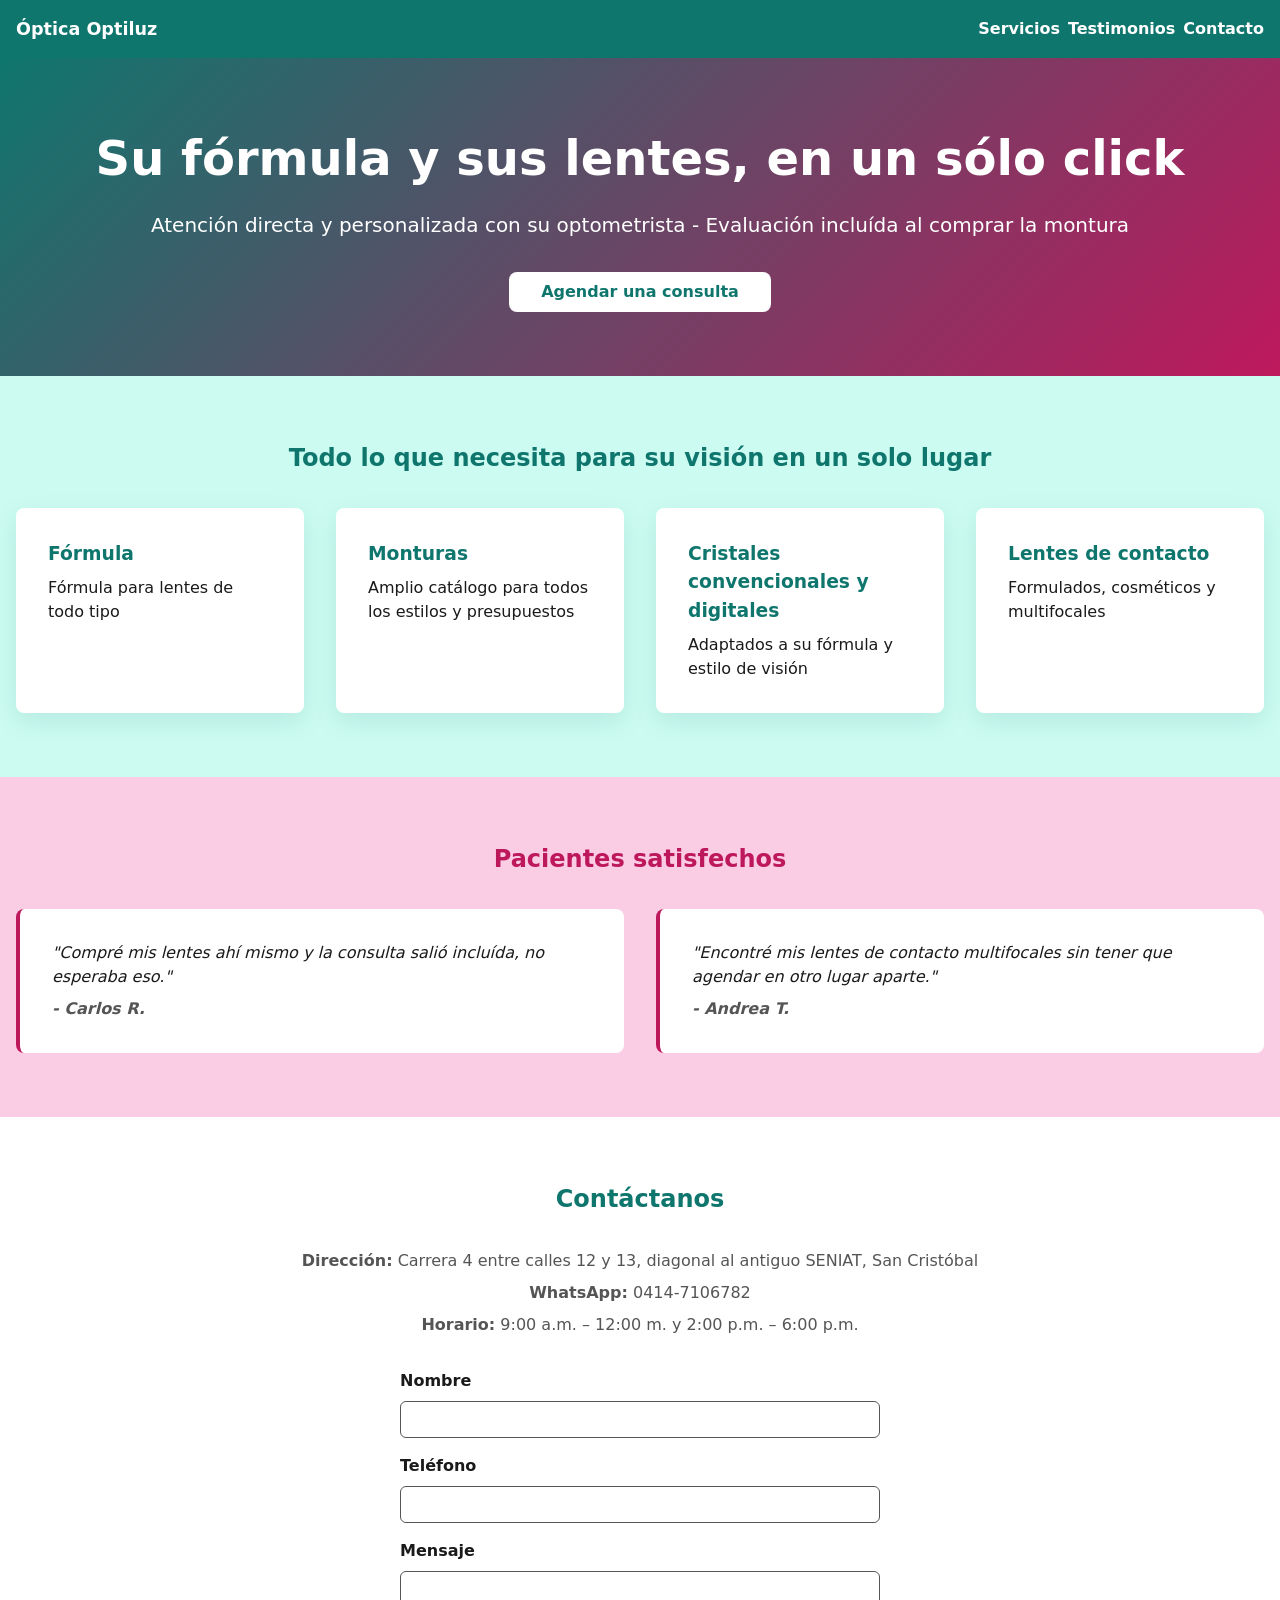
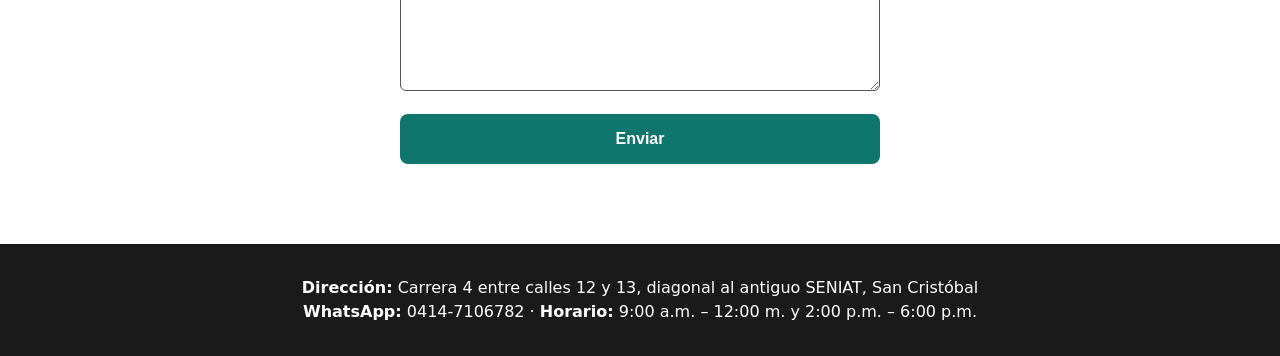
==== index.html @ 6fe75918 "fix imagen URL" ====
<!DOCTYPE html>
<html lang="es">
<head>
    <meta charset="UTF-8">
    <meta name="viewport" content="width=device-width, initial-scale=1.0">
    <title>Optiluz</title>
    <meta name="description" content="Óptica Optiluz en San Cristóbal: evaluación optométrica, monturas, cristales y lentes de contacto">
<meta property="og:title" content="Óptica Optiluz — Análisis y Prevención Visual">
<meta property="og:description" content="Consulta incluida al comprar su montura y cristales. Atención personalizada en San Cristóbal, Táchira.">
<meta property="og:image" content="https://optiluz-landing.vercel.app/img/optiluz_logo.png">
<meta property="og:type" content="website">
    <link rel="stylesheet" href="css/estilos.css">
    <link rel="icon" type="image/png" href="img/favicon.png">
</head>
<body>
   <header>
    <nav>
        <a href="#hero" class="logo">Óptica Optiluz</a>
        <button class="nav-toggle" aria-expanded="false" aria-controls="nav-links" aria-label="Abrir menú">☰</button>
        <div id="nav-links" class="nav-links">
            <a href="#servicios">Servicios</a>
            <a href="#testimonios">Testimonios</a>
            <a href="#contacto">Contacto</a>
        </div>
    </nav>
</header>
    <main>
        <section id="hero">
            <h1>Su fórmula y sus lentes, en un sólo click</h1>
            <p>Atención directa y personalizada con su optometrista - Evaluación incluída al comprar la montura</p>
            <a href="#contacto" class="btn-cta">Agendar una consulta</a>
        </section>

        <section id="servicios">
                            <h2>Todo lo que necesita para su visión en un solo lugar</h2>
                <div class="servicios-grid">
            <article class="servicio-card">
                <h3>Fórmula</h3>
                <p>Fórmula para lentes de todo tipo</p>
            </article>

           <article class="servicio-card">
                <h3>Monturas</h3>
                <p>Amplio catálogo para todos los estilos y presupuestos</p>
            </article>

            <article class="servicio-card">
                <h3>Cristales convencionales y digitales</h3>
                <p>Adaptados a su fórmula y estilo de visión</p>
            </article>

            <article class="servicio-card">
                <h3>Lentes de contacto</h3>
                <p>Formulados, cosméticos y multifocales</p>
            </article>

            </div>
        </section>

        <section id="testimonios">
            <h2>Pacientes satisfechos</h2>
            <div class="testimonios-grid">
                <blockquote>
                    <p>"Compré mis lentes ahí mismo y la consulta salió incluída, no esperaba eso."</p>
                    <footer>- Carlos R.</footer>
                </blockquote>

                <blockquote>
                    <p>"Encontré mis lentes de contacto multifocales sin tener que agendar en otro lugar aparte."</p>
                <footer>- Andrea T.</footer>
                </blockquote>
            </div>
        </section>

    <section id="contacto">
    <h2>Contáctanos</h2>
    <div class="contacto-info">
        <p><strong>Dirección:</strong> Carrera 4 entre calles 12 y 13, diagonal al antiguo SENIAT, San Cristóbal</p>
        <p><strong>WhatsApp:</strong> 0414-7106782</p>
        <p><strong>Horario:</strong> 9:00 a.m. – 12:00 m. y 2:00 p.m. – 6:00 p.m.</p>
    </div>
  <form>
        <div class="form-group">
            <label for="nombre">Nombre</label>
            <input type="text" id="nombre" name="nombre" required>
            <span class="error-message"></span>
        </div>

        <div class="form-group">
            <label for="telefono">Teléfono</label>
            <input type="tel" id="telefono" name="telefono" required>
            <span class="error-message"></span>
        </div>

        <div class="form-group">
            <label for="mensaje">Mensaje</label>
            <textarea id="mensaje" name="mensaje" required></textarea>
            <span class="error-message"></span>
        </div>
        <button type="submit">Enviar</button>
    </form>
    <p class="form-confirmacion" aria-live="polite"></p>
</section>
    </main>

    <footer class="site-footer">
        <p><strong>Dirección:</strong> Carrera 4 entre calles 12 y 13, diagonal al antiguo SENIAT, San Cristóbal</p>
        <p><strong>WhatsApp:</strong> 0414-7106782 · <strong>Horario:</strong> 9:00 a.m. – 12:00 m. y 2:00 p.m. – 6:00 p.m.</p>
    </footer>
    <script src="js/main.js" defer></script>
</body>
</html>
---- css/estilos.css ----
:root {
    --color-primario: #0F766E;
    --color-primario-claro: #0D968A;
    --color-primario-suave: #CCFBF1;
    --color-acento: #BE185D;
    --color-acento-claro: #E178B5;
    --color-acento-suave: #FBCDE5;

    --color-texto: #1A1A1A;
    --color-texto-suave: #555555;
    --color-fondo: #FFFFFF;
    --espacio-sm: 0.5rem;
    --espacio-md: 1rem;
    --espacio-lg: 2rem;
    --espacio-xl: 4rem;
}

* {
    margin: 0;
    padding: 0;
    box-sizing: border-box;
}

body {
    font-family: system-ui, sans-serif;
    color: var(--color-texto);
    background-color: var(--color-fondo);
    line-height: 1.5;
}

h1 {
    color: var(--color-primario);
}


header {
    background-color: var(--color-primario);
    padding: var(--espacio-md);
}

header nav {
    display: flex;
    justify-content: space-between;
    align-items: center;
    position: relative;
}

.logo {
    color: var(--color-fondo);
    text-decoration: none;
    font-weight: 700;
    font-size: 1.1rem;
}

.nav-toggle {
    background: none;
    border: none;
    color: var(--color-fondo);
    font-size: 1.5rem;
    cursor: pointer;
    padding: var(--espacio-sm);
}

.nav-links {
    display: none;
    flex-direction: column;
    gap: var(--espacio-sm);
    position: absolute;
    top: 100%;
    left: 0;
    right: 0;
    background-color: var(--color-primario);
    padding: var(--espacio-md);
}

.nav-links.abierto {
    display: flex;
}

.nav-links a {
    color: var(--color-fondo);
    text-decoration: none;
    font-weight: 600;
}

.nav-links a:hover {
    color: var(--color-acento-claro);
}

@media (min-width: 768px) {
    .nav-toggle {
        display: none;
    }

    .nav-links {
        display: flex;
        flex-direction: row;
        position: static;
        background: none;
        padding: 0;
    }
}

#hero {
    background: linear-gradient(135deg, var(--color-primario), var(--color-acento));
    color: var(--color-fondo);
    text-align: center;
    padding: var(--espacio-xl) var(--espacio-md);
}

#hero h1 {
    font-size: 1.75rem;
    margin-bottom: var(--espacio-md);
    color: var(--color-fondo);
}

#hero p {
    font-size: 1.1rem;
    margin-bottom: var(--espacio-lg);
}

.btn-cta {
    display: inline-block;
    background-color: var(--color-fondo);
    color: var(--color-primario);
    text-decoration: none;
    font-weight: 600;
    padding: var(--espacio-sm) var(--espacio-lg);
    border-radius: 0.5rem;
    transition: background-color 0.2s ease, color 0.2s ease;
}

.btn-cta:hover {
    background-color: var(--color-primario);
    color: var(--color-fondo);
}

@media (min-width: 768px) {
    #hero h1 {
        font-size: 3rem;
    }

    #hero p {
        font-size: 1.25rem;
    }
}

#servicios {
    background-color: var(--color-primario-suave);
    padding: var(--espacio-xl) var(--espacio-md);
    text-align: center;
}

#servicios h2 {
    color: var(--color-primario);
    margin-bottom: var(--espacio-lg);
}

.servicios-grid {
    display: grid;
    grid-template-columns: 1fr;
    gap: var(--espacio-lg);
}

.servicio-card {
    background-color: var(--color-fondo);
    border-radius: 0.5rem;
    padding: var(--espacio-lg);
    text-align: left;
    box-shadow: 0 8px 24px rgba(15, 118, 110, 0.12);
    transition: box-shadow 0.3s ease, transform 0.3s ease;
}

.servicio-card:hover,
.servicio-card:focus-within {
    box-shadow: 0 3px 8px rgba(15, 118, 110, 0.35);
    transform: translateY(-4px);
}

.servicio-card h3 {
    color: var(--color-primario);
    margin-bottom: var(--espacio-sm);
}

@media (min-width: 768px) {
    .servicios-grid {
        grid-template-columns: repeat(2, 1fr);
    }
}

@media (min-width: 1280px) {
    .servicios-grid {
        grid-template-columns: repeat(4, 1fr);
    }
}

#testimonios {
    background-color: var(--color-acento-suave);
    padding: var(--espacio-xl) var(--espacio-md);
    text-align: center;
}

#testimonios h2 {
    color: var(--color-acento);
    margin-bottom: var(--espacio-lg);
}

.testimonios-grid {
    display: grid;
    grid-template-columns: 1fr;
    gap: var(--espacio-lg);
}

blockquote {
    background-color: var(--color-fondo);
    border-left: 4px solid var(--color-acento);
    border-radius: 0.5rem;
    padding: var(--espacio-lg);
    text-align: left;
    margin: 0;
}

blockquote p {
    font-style: italic;
    margin-bottom: var(--espacio-sm);
}

blockquote footer {
    color: var(--color-texto-suave);
    font-weight: 600;
    font-style: italic;
}

@media (min-width: 768px) {
    .testimonios-grid {
        grid-template-columns: repeat(auto-fit, minmax(280px, 1fr));
    }
}

#contacto {
    padding: var(--espacio-xl) var(--espacio-md);
}

#contacto h2 {
    color: var(--color-primario);
    text-align: center;
    margin-bottom: var(--espacio-lg);
}

.contacto-info {
    text-align: center;
    margin-bottom: var(--espacio-lg);
    color: var(--color-texto-suave);
}

.contacto-info p {
    margin-bottom: var(--espacio-sm);
}

form {
    max-width: 480px;
    margin: 0 auto;
}

.form-group {
    margin-bottom: var(--espacio-md);
}

.form-group label {
    display: block;
    font-weight: 600;
    margin-bottom: var(--espacio-sm);
}

.form-group input,
.form-group textarea {
    width: 100%;
    padding: var(--espacio-sm);
    border: 1px solid var(--color-texto-suave);
    border-radius: 0.375rem;
    font-family: inherit;
    font-size: 1rem;
}

.form-group textarea {
    min-height: 120px;
    resize: vertical;
}

.form-group input:focus,
.form-group textarea:focus {
    outline: 3px solid var(--color-primario-claro);
    outline-offset: 1px;
    border-color: var(--color-primario);
}

.form-group.error input,
.form-group.error textarea {
    border-color: var(--color-acento);
}

.error-message {
    color: var(--color-acento);
    font-size: 0.875rem;
    margin-top: var(--espacio-sm);
    display: none;
}

.form-group.error .error-message {
    display: block;
}

button[type="submit"] {
    display: block;
    width: 100%;
    background-color: var(--color-primario);
    color: var(--color-fondo);
    border: none;
    padding: var(--espacio-md);
    border-radius: 0.5rem;
    font-size: 1rem;
    font-weight: 600;
    cursor: pointer;
    transition: background-color 0.2s ease;
}

button[type="submit"]:hover {
    background-color: var(--color-primario-claro);
}
.form-confirmacion {
    margin-top: var(--espacio-md);
    color: var(--color-primario);
    font-weight: 600;
    text-align: center;
}
.site-footer {
    background-color: var(--color-texto);
    color: var(--color-fondo);
    text-align: center;
    padding: var(--espacio-lg) var(--espacio-md);
}
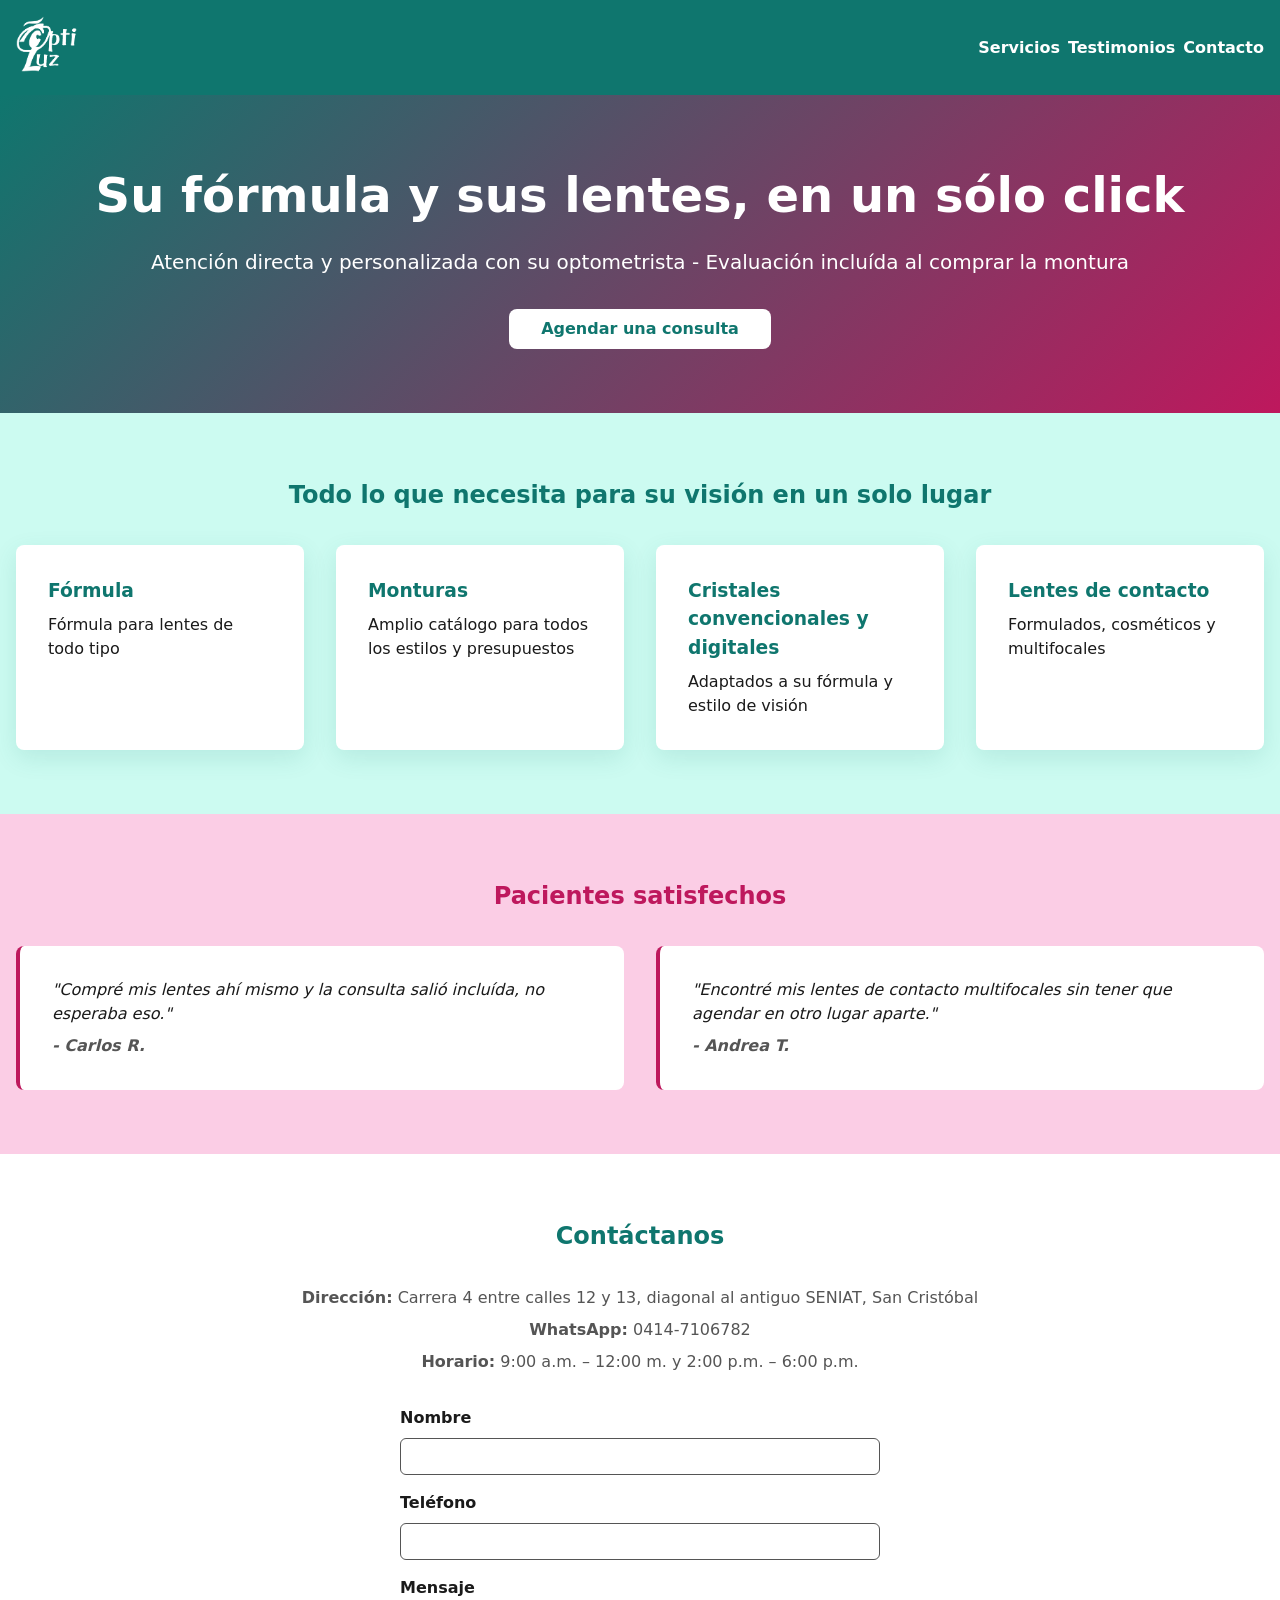
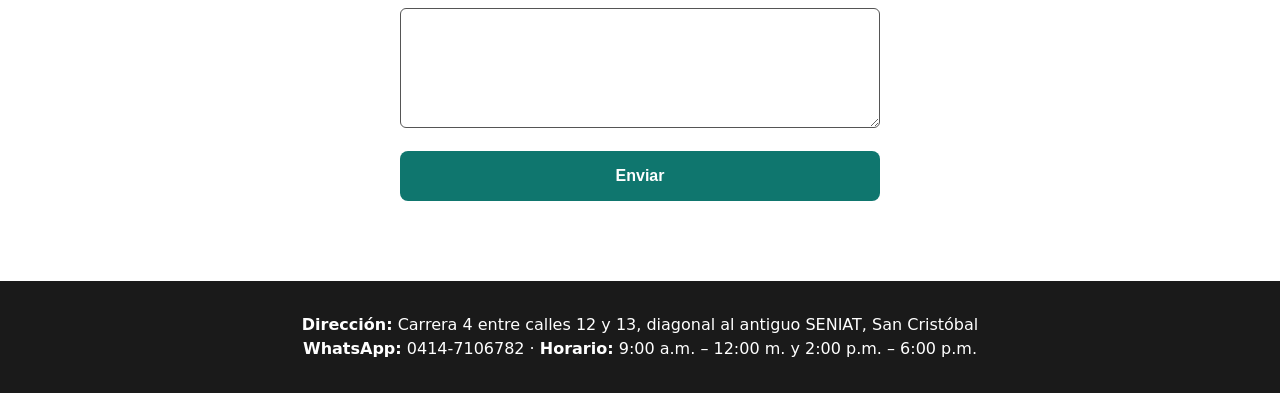
==== commit 29a83754: "fix logo" ====
--- a/index.html
+++ b/index.html
@@ -15,7 +15,10 @@
 <body>
    <header>
     <nav>
-        <a href="#hero" class="logo">Óptica Optiluz</a>
+        <a href="#hero" class="logo">
+    <img src="img/logo_header_blanco_completo.png" alt="Óptica Optiluz" width="693" height="641">
+        </a>
+       
         <button class="nav-toggle" aria-expanded="false" aria-controls="nav-links" aria-label="Abrir menú">☰</button>
         <div id="nav-links" class="nav-links">
             <a href="#servicios">Servicios</a>
@@ -24,6 +27,7 @@
         </div>
     </nav>
 </header>
+
     <main>
         <section id="hero">
             <h1>Su fórmula y sus lentes, en un sólo click</h1>
--- a/css/estilos.css
+++ b/css/estilos.css
@@ -50,6 +50,11 @@
     text-decoration: none;
     font-weight: 700;
     font-size: 1.1rem;
+}
+
+.logo img {
+    height: 56px;
+    width: auto;
 }
 
 .nav-toggle {
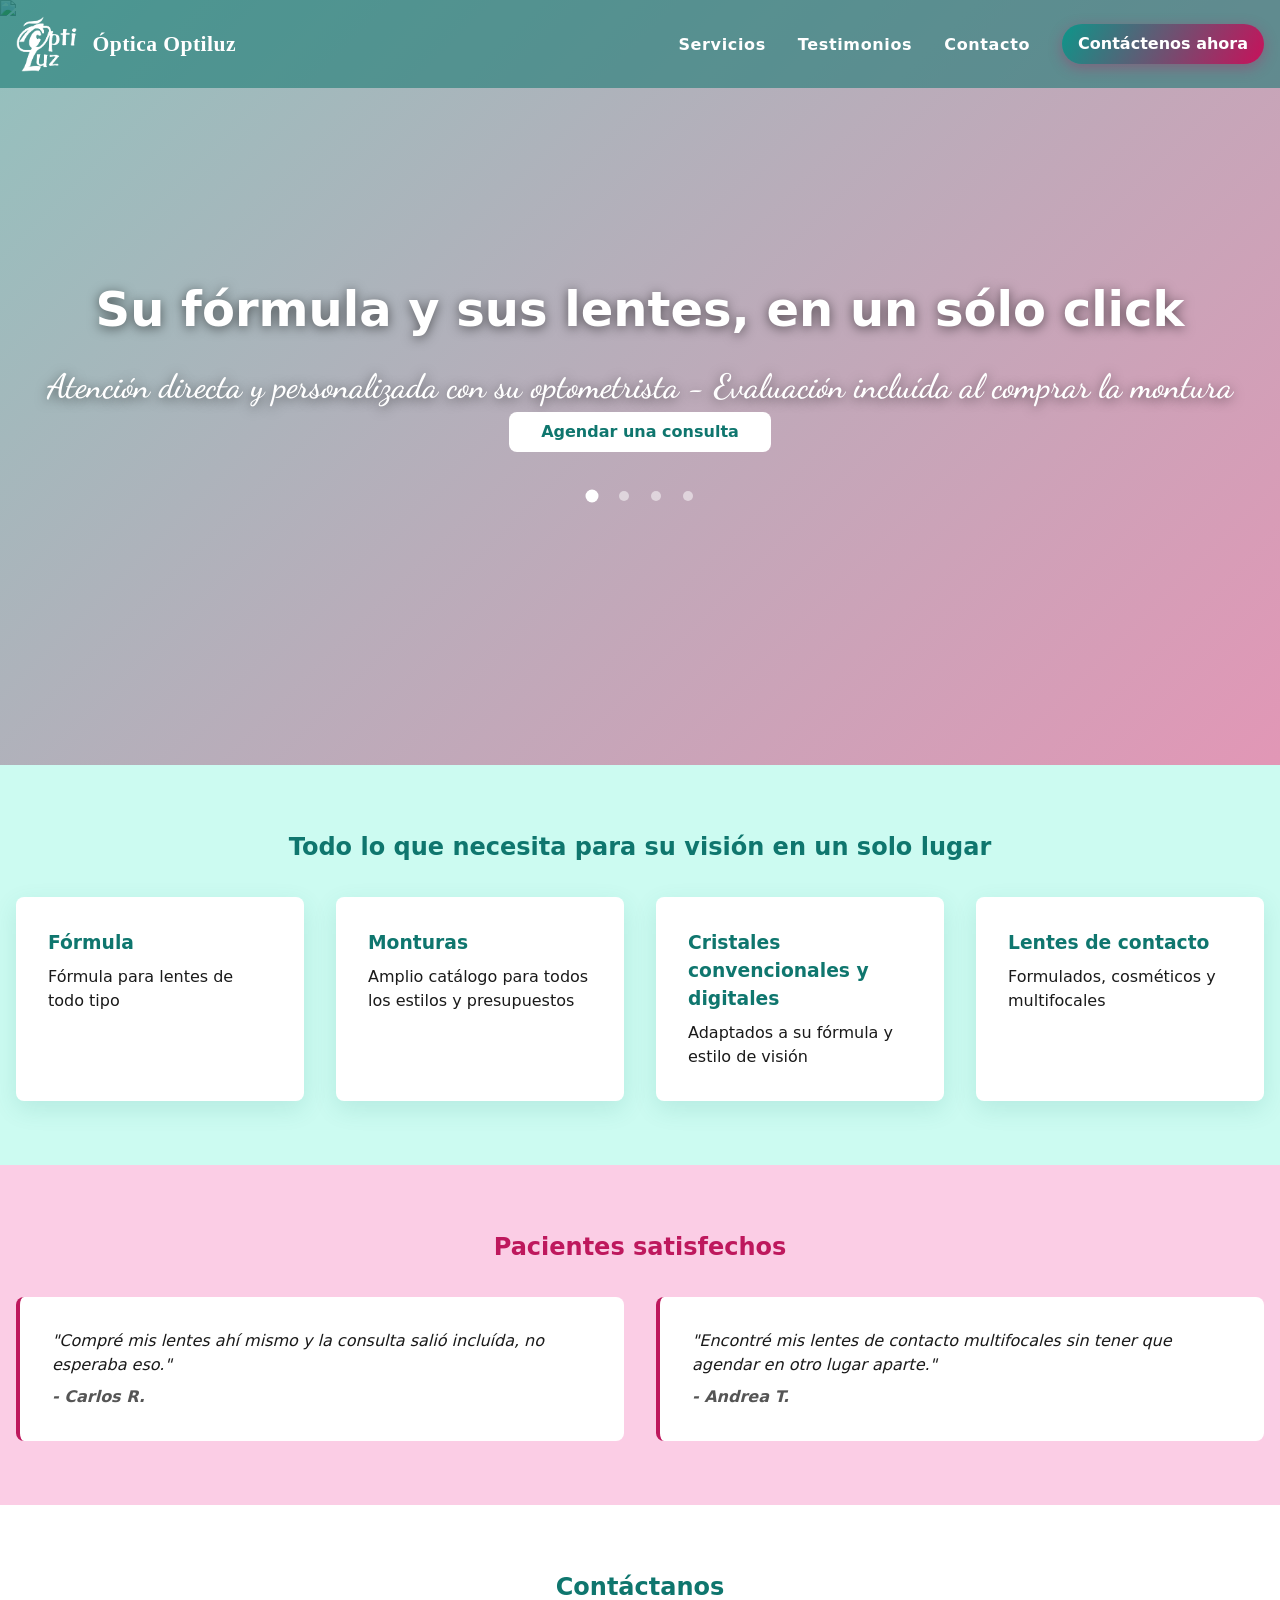
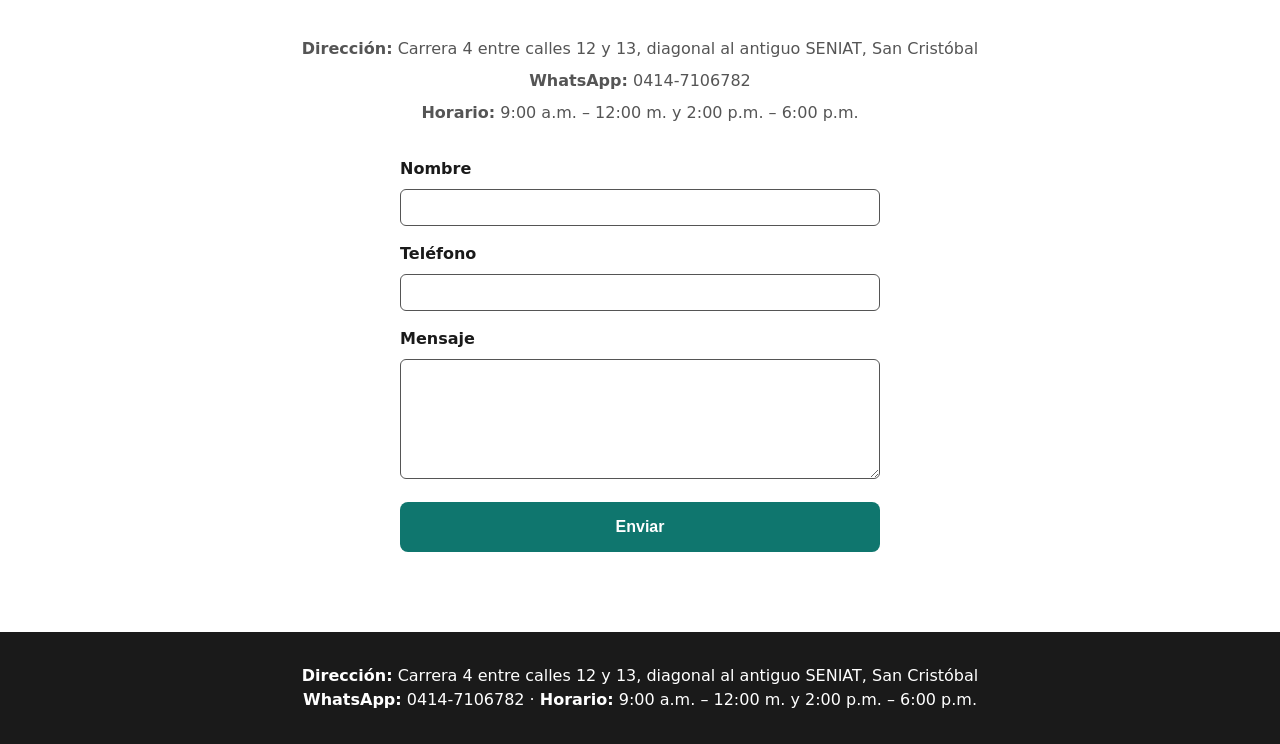
==== commit 62b6df64: "estilizacion del hero con imagenes en transicion automatica, botones de control, menu desplegable pa" ====
--- a/index.html
+++ b/index.html
@@ -4,6 +4,9 @@
     <meta charset="UTF-8">
     <meta name="viewport" content="width=device-width, initial-scale=1.0">
     <title>Optiluz</title>
+    <link rel="preconnect" href="https://fonts.googleapis.com">
+<link rel="preconnect" href="https://fonts.gstatic.com" crossorigin>
+<link href="https://fonts.googleapis.com/css2?family=Dancing+Script:wght@600&display=swap" rel="stylesheet">
     <meta name="description" content="Óptica Optiluz en San Cristóbal: evaluación optométrica, monturas, cristales y lentes de contacto">
 <meta property="og:title" content="Óptica Optiluz — Análisis y Prevención Visual">
 <meta property="og:description" content="Consulta incluida al comprar su montura y cristales. Atención personalizada en San Cristóbal, Táchira.">
@@ -16,34 +19,75 @@
    <header>
     <nav>
         <a href="#hero" class="logo">
-    <img src="img/logo_header_blanco_completo.png" alt="Óptica Optiluz" width="693" height="641">
+            <img src="img/logo_header_blanco_completo.png" alt="" width="693" height="641">
+        <span class="logo-texto">Óptica Optiluz</span>
         </a>
-       
         <button class="nav-toggle" aria-expanded="false" aria-controls="nav-links" aria-label="Abrir menú">☰</button>
         <div id="nav-links" class="nav-links">
-            <a href="#servicios">Servicios</a>
-            <a href="#testimonios">Testimonios</a>
-            <a href="#contacto">Contacto</a>
+            <div class="nav-item">
+                <button class="nav-link-btn" aria-expanded="false" aria-controls="submenu-servicios">Servicios</button>
+                <div class="submenu" id="submenu-servicios">
+                    <a href="#servicio-monturas">Reservar montura</a>
+                    <a href="#servicio-evaluacion">Consulta</a>
+                    <a href="#servicio-lentes-contacto">Valoración</a>
+                </div>
+            </div>
+
+            <div class="nav-item">
+                <button class="nav-link-btn" aria-expanded="false" aria-controls="submenu-testimonios">Testimonios</button>
+                <div class="submenu" id="submenu-testimonios">
+                    <a href="#testimonios">¿Quiénes somos?</a>
+                    <a href="#testimonios">Pacientes satisfechos</a>
+                </div>
+            </div>
+
+            <div class="nav-item">
+                <button class="nav-link-btn" aria-expanded="false" aria-controls="submenu-contacto">Contacto</button>
+                <div class="submenu" id="submenu-contacto">
+                    <a href="https://instagram.com/optiluz.sc" target="_blank" rel="noopener">Instagram</a>
+                    <a href="https://wa.me/584147106782" target="_blank" rel="noopener">WhatsApp</a>
+                </div>
+            </div>
+
+            <a href="#contacto" class="btn-nav-destacado">Contáctenos ahora</a>
         </div>
     </nav>
 </header>
 
     <main>
-        <section id="hero">
-            <h1>Su fórmula y sus lentes, en un sólo click</h1>
-            <p>Atención directa y personalizada con su optometrista - Evaluación incluída al comprar la montura</p>
-            <a href="#contacto" class="btn-cta">Agendar una consulta</a>
+      <section id="hero">
+    <div class="hero-fondo">
+        <img src="https://images.unsplash.com/photo-1556306510-31ca015374b0?auto=format&fit=crop&w=1200&h=900&q=60" alt="Lentes de montura negra" width="1200" height="900" class="hero-img activa" loading="lazy">
+        <img src="https://images.unsplash.com/photo-1515485315907-72cf613bb1de?auto=format&fit=crop&w=1200&h=900&q=60" alt="Lentes transparentes con montura negra" width="1200" height="900" class="hero-img" loading="lazy">
+        <img src="https://images.unsplash.com/photo-1713036629576-96763bbef4c3?auto=format&fit=crop&w=1200&h=900&q=60" alt="Lentes de sol estilo producto" width="1200" height="900" class="hero-img" loading="lazy">
+        <img src="https://images.unsplash.com/photo-1722303165074-acba5cd2f3cd?auto=format&fit=crop&w=1200&h=900&q=60" alt="Tres pares de lentes redondos sobre fondo de color" width="1200" height="900" class="hero-img" loading="lazy">
+    </div>
+    <div class="hero-overlay"></div>
+
+    <div class="hero-contenido">
+        <h1>Su fórmula y sus lentes, en un sólo click</h1>
+        <p>Atención directa y personalizada con su optometrista - Evaluación incluída al comprar la montura</p>
+        <a href="#contacto" class="btn-cta">Agendar una consulta</a>
+    </div>
+
+    <div class="hero-galeria-puntos">
+        <button class="punto activo" data-index="0" aria-label="Ver imagen 1"></button>
+        <button class="punto" data-index="1" aria-label="Ver imagen 2"></button>
+        <button class="punto" data-index="2" aria-label="Ver imagen 3"></button>
+        <button class="punto" data-index="3" aria-label="Ver imagen 4"></button>
+    </div>
+</section>
         </section>
 
         <section id="servicios">
                             <h2>Todo lo que necesita para su visión en un solo lugar</h2>
-                <div class="servicios-grid">
-            <article class="servicio-card">
+      <div class="servicios-grid">
+            <article class="servicio-card" id="servicio-evaluacion">
                 <h3>Fórmula</h3>
                 <p>Fórmula para lentes de todo tipo</p>
             </article>
 
-           <article class="servicio-card">
+           <article class="servicio-card" id="servicio-monturas">
                 <h3>Monturas</h3>
                 <p>Amplio catálogo para todos los estilos y presupuestos</p>
             </article>
@@ -53,7 +97,7 @@
                 <p>Adaptados a su fórmula y estilo de visión</p>
             </article>
 
-            <article class="servicio-card">
+            <article class="servicio-card" id="servicio-lentes-contacto">
                 <h3>Lentes de contacto</h3>
                 <p>Formulados, cosméticos y multifocales</p>
             </article>
--- a/css/estilos.css
+++ b/css/estilos.css
@@ -27,14 +27,13 @@
     background-color: var(--color-fondo);
     line-height: 1.5;
 }
-
-h1 {
-    color: var(--color-primario);
-}
-
-
 header {
-    background-color: var(--color-primario);
+    position: absolute;
+    top: 0;
+    left: 0;
+    right: 0;
+    z-index: 10;
+    background-color: rgba(15, 118, 110, 0.55);
     padding: var(--espacio-md);
 }
 
@@ -44,12 +43,26 @@
     align-items: center;
     position: relative;
 }
-
 .logo {
-    color: var(--color-fondo);
+    display: flex;
+    align-items: center;
+    gap: var(--espacio-md);
     text-decoration: none;
+}
+
+.logo-texto {
+    display: none;
+    font-family: Georgia, 'Iowan Old Style', 'Palatino Linotype', serif;
+    font-size: 1.35rem;
     font-weight: 700;
-    font-size: 1.1rem;
+    color: var(--color-fondo);
+    letter-spacing: 0.02em;
+}
+
+@media (min-width: 480px) {
+    .logo-texto {
+        display: inline;
+    }
 }
 
 .logo img {
@@ -82,14 +95,73 @@
     display: flex;
 }
 
-.nav-links a {
+.nav-item {
+    position: relative;
+}
+
+.nav-link-btn {
+    background: none;
+    border: none;
+    color: var(--color-fondo);
+    font-weight: 600;
+    font-size: 1rem;
+    letter-spacing: 0.04em;
+    cursor: pointer;
+    padding: var(--espacio-sm) 0;
+    font-family: inherit;
+    width: 100%;
+    text-align: left;
+}
+
+.nav-link-btn:hover {
+    color: var(--color-acento-claro);
+}
+
+.btn-nav-destacado {
+    display: inline-block;
+    text-align: center;
+    background: linear-gradient(120deg, var(--color-primario-claro), var(--color-acento), var(--color-primario-claro));
+    background-size: 200% auto;
     color: var(--color-fondo);
     text-decoration: none;
-    font-weight: 600;
-}
-
-.nav-links a:hover {
-    color: var(--color-acento-claro);
+    font-weight: 700;
+    padding: var(--espacio-sm) var(--espacio-md);
+    border-radius: 999px;
+    box-shadow: 0 4px 14px rgba(190, 24, 93, 0.35);
+    animation: brillo-boton 4s linear infinite;
+}
+
+@keyframes brillo-boton {
+    0% { background-position: 0% center; }
+    100% { background-position: 200% center; }
+}
+
+.submenu {
+    max-height: 0;
+    overflow: hidden;
+    opacity: 1;
+    background-color: rgba(255, 255, 255, 0.08);
+    border-radius: 0.375rem;
+    display: flex;
+    flex-direction: column;
+    transition: max-height 0.3s ease;
+}
+
+.nav-item.abierto .submenu {
+    max-height: 200px;
+    margin-top: var(--espacio-sm);
+    padding: var(--espacio-sm);
+}
+
+.submenu a {
+    color: var(--color-fondo);
+    text-decoration: none;
+    padding: var(--espacio-sm);
+    border-radius: 0.25rem;
+}
+
+.submenu a:hover {
+    background-color: rgba(255, 255, 255, 0.15);
 }
 
 @media (min-width: 768px) {
@@ -100,28 +172,157 @@
     .nav-links {
         display: flex;
         flex-direction: row;
+        align-items: center;
+        gap: var(--espacio-lg);
         position: static;
         background: none;
         padding: 0;
     }
-}
-
+
+    .submenu {
+        position: absolute;
+        top: 100%;
+        left: 50%;
+        transform: translateX(-50%) translateY(-8px);
+        background-color: var(--color-fondo);
+        box-shadow: 0 12px 24px rgba(0, 0, 0, 0.2);
+        padding: var(--espacio-sm);
+        min-width: 180px;
+        opacity: 0;
+        visibility: hidden;
+        max-height: none;
+        transition: opacity 0.25s ease, transform 0.25s ease, visibility 0.25s;
+    }
+
+    .nav-item.abierto .submenu {
+        opacity: 1;
+        visibility: visible;
+        transform: translateX(-50%) translateY(4px);
+        margin-top: 0;
+    }
+
+    .submenu a {
+        color: var(--color-primario);
+        white-space: nowrap;
+    }
+
+    .submenu a:hover {
+        background-color: var(--color-primario-suave);
+    }
+}
+
+@media (prefers-reduced-motion: reduce) {
+    .btn-nav-destacado {
+        animation: none;
+    }
+}
 #hero {
-    background: linear-gradient(135deg, var(--color-primario), var(--color-acento));
-    color: var(--color-fondo);
-    text-align: center;
-    padding: var(--espacio-xl) var(--espacio-md);
-}
-
-#hero h1 {
+    position: relative;
+    display: flex;
+    flex-direction: column;
+    align-items: center;
+    justify-content: center;
+    min-height: 85vh;
+    color: var(--color-fondo);
+    text-align: center;
+    padding: 5rem var(--espacio-md) var(--espacio-xl);
+    overflow: hidden;
+}
+
+.hero-fondo {
+    position: absolute;
+    inset: 0;
+}
+
+.hero-img {
+    position: absolute;
+    inset: 0;
+    width: 100%;
+    height: 100%;
+    object-fit: cover;
+    opacity: 0;
+    transition: opacity 1.2s ease;
+}
+
+.hero-img.activa {
+    opacity: 1;
+}
+
+.hero-overlay {
+    position: absolute;
+    inset: 0;
+    background: linear-gradient(135deg, rgba(15, 118, 110, 0.45), rgba(190, 24, 93, 0.45));
+}
+
+.hero-contenido {
+    position: relative;
+    z-index: 2;
+}
+
+.hero-contenido h1,
+.hero-contenido p {
+    color: var(--color-fondo);
+    text-shadow: 0 2px 12px rgba(0, 0, 0, 0.55);
+}
+.hero-contenido h1 {
     font-size: 1.75rem;
     margin-bottom: var(--espacio-md);
-    color: var(--color-fondo);
-}
-
-#hero p {
-    font-size: 1.1rem;
-    margin-bottom: var(--espacio-lg);
+}
+
+.hero-contenido p {
+    font-family: 'Dancing Script', cursive;
+    font-size: 1.6rem;
+    font-weight: 600;
+}
+
+.hero-galeria-puntos {
+    position: relative;
+    z-index: 2;
+    display: flex;
+    justify-content: center;
+    gap: var(--espacio-sm);
+    margin-top: var(--espacio-lg);
+}
+
+.punto {
+    width: 24px;
+    height: 24px;
+    border-radius: 50%;
+    border: none;
+    background: transparent;
+    cursor: pointer;
+    padding: 0;
+    display: flex;
+    align-items: center;
+    justify-content: center;
+}
+
+.punto::after {
+    content: '';
+    width: 10px;
+    height: 10px;
+    border-radius: 50%;
+    background-color: rgba(255, 255, 255, 0.5);
+    transition: background-color 0.2s ease, transform 0.2s ease;
+}
+
+.punto:hover::after {
+    background-color: rgba(255, 255, 255, 0.8);
+}
+
+.punto.activo::after {
+    background-color: var(--color-fondo);
+    transform: scale(1.3);
+}
+
+@media (min-width: 768px) {
+    .hero-contenido h1 {
+        font-size: 3rem;
+    }
+
+    .hero-contenido p {
+        font-size: 2.1rem;
+    }
 }
 
 .btn-cta {
@@ -140,21 +341,12 @@
     color: var(--color-fondo);
 }
 
-@media (min-width: 768px) {
-    #hero h1 {
-        font-size: 3rem;
-    }
-
-    #hero p {
-        font-size: 1.25rem;
-    }
-}
-
 #servicios {
     background-color: var(--color-primario-suave);
     padding: var(--espacio-xl) var(--espacio-md);
     text-align: center;
 }
+
 
 #servicios h2 {
     color: var(--color-primario);
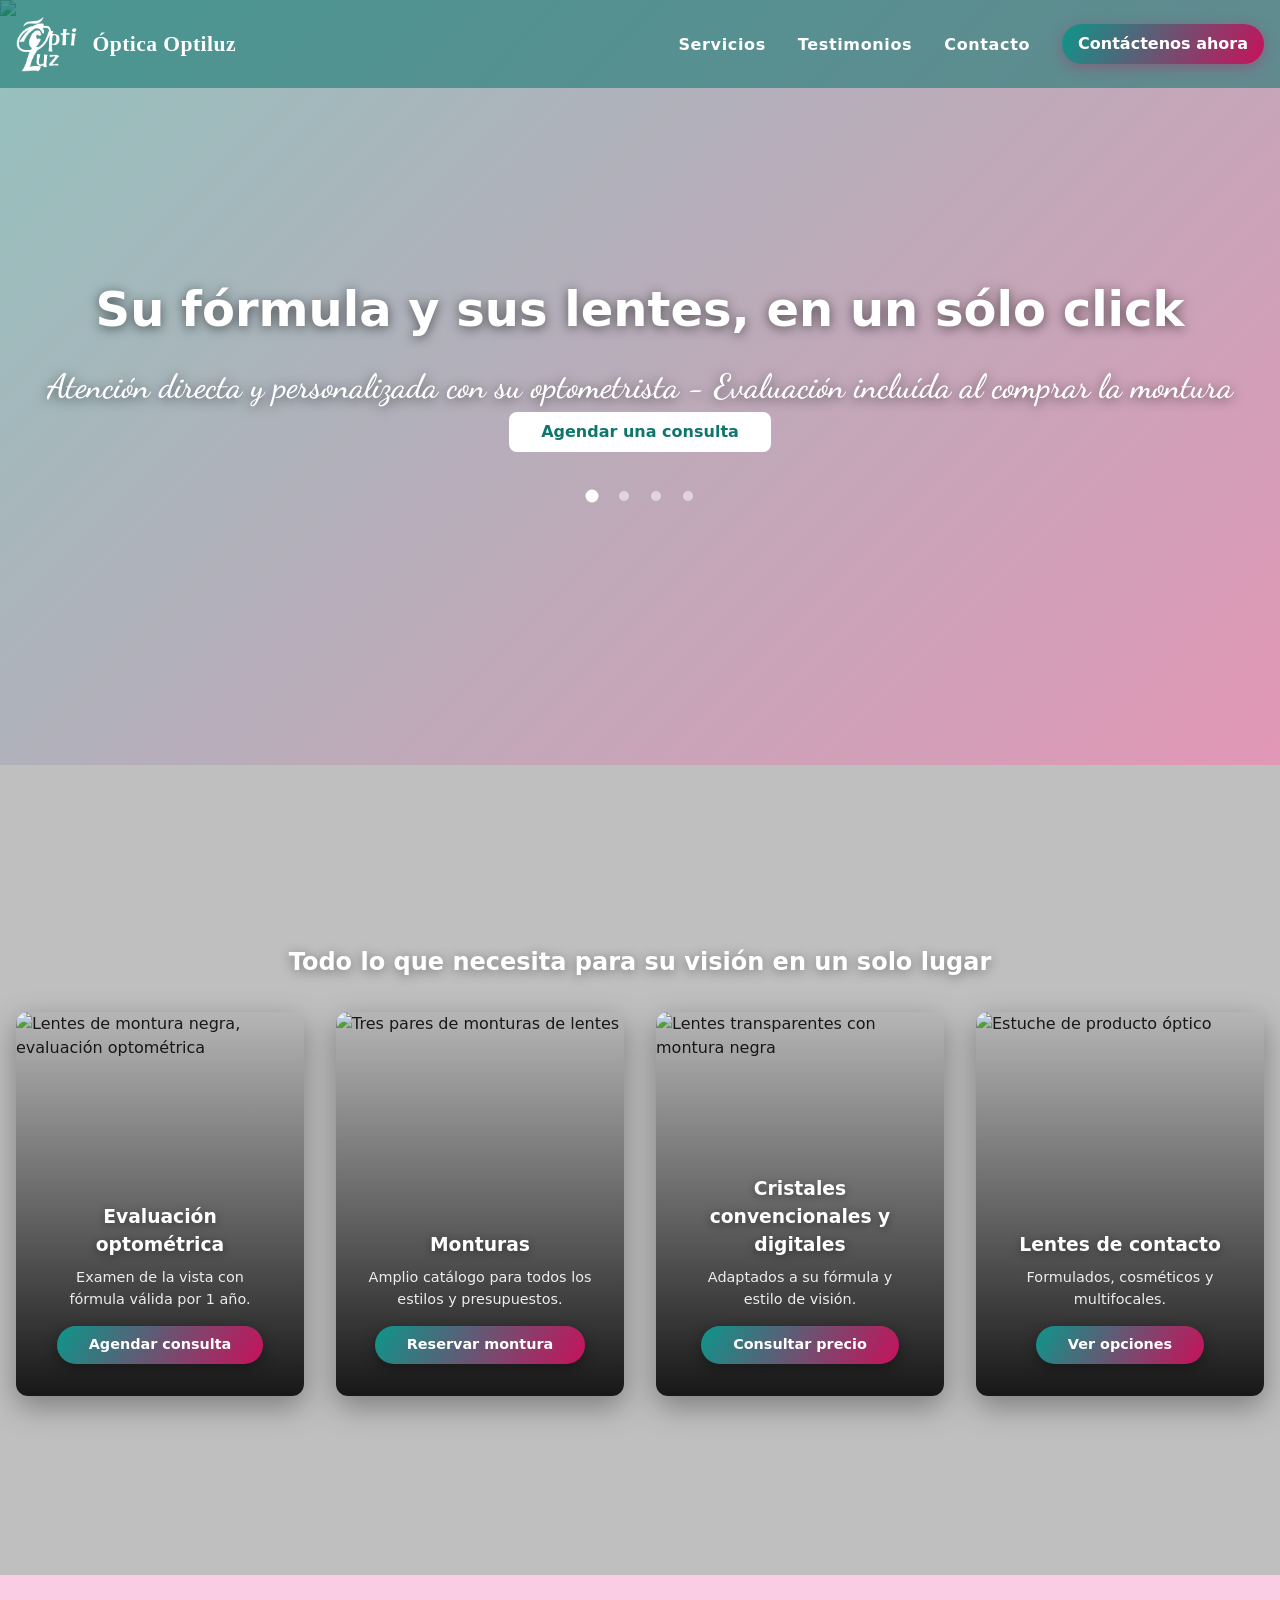
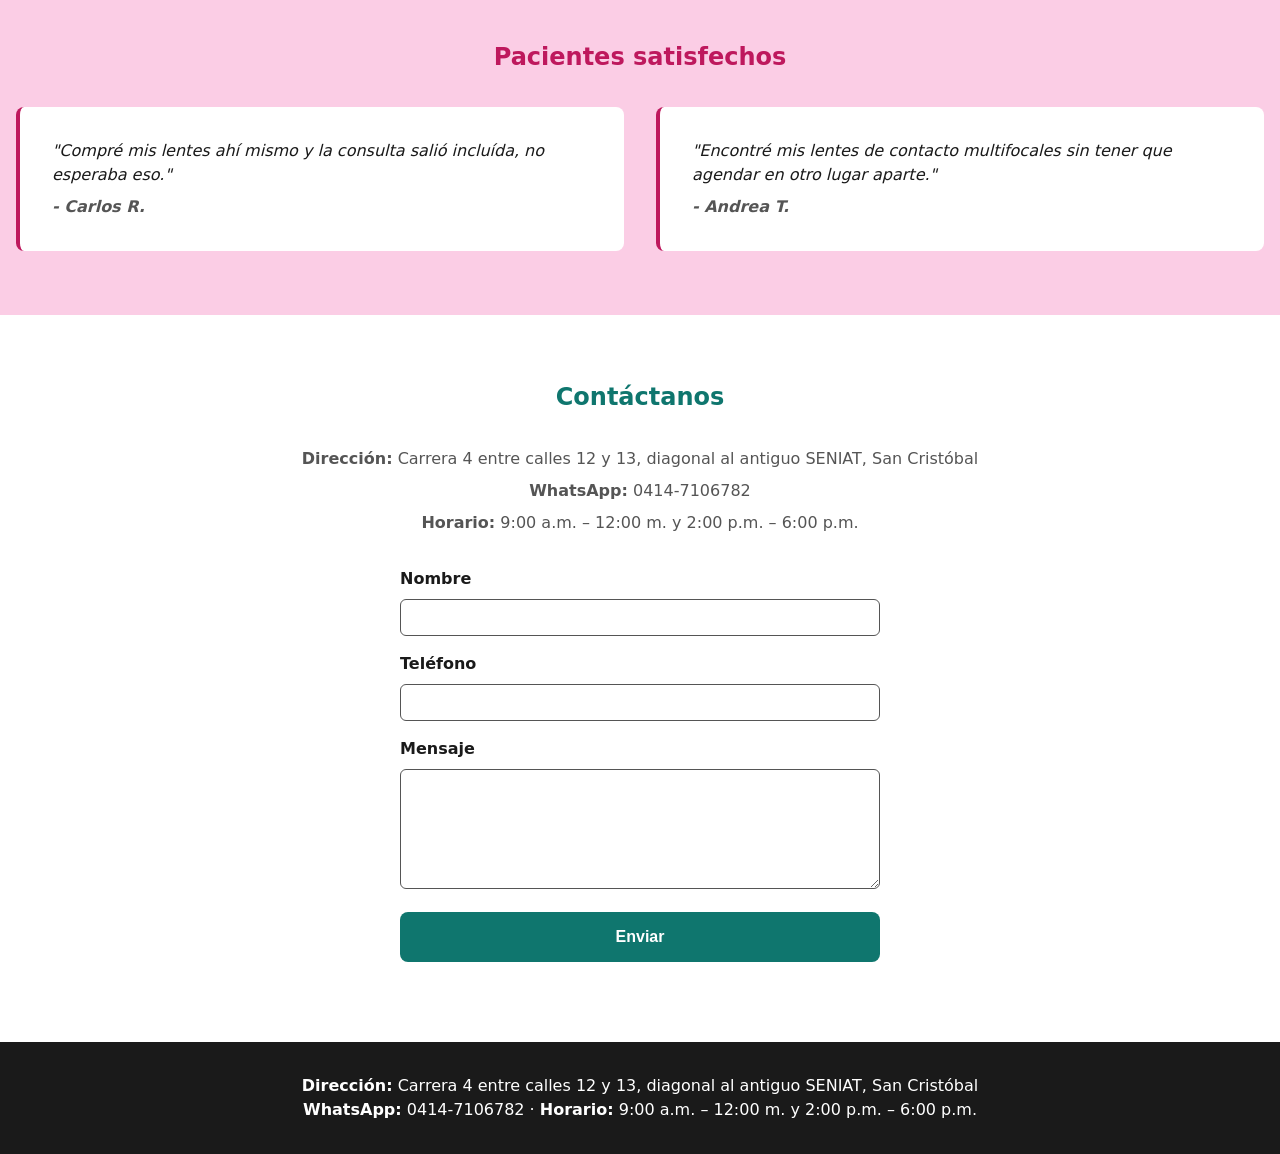
==== commit 9c3b745e: "seccion de servicios con fotos de ejemplo" ====
--- a/index.html
+++ b/index.html
@@ -7,18 +7,20 @@
     <link rel="preconnect" href="https://fonts.googleapis.com">
 <link rel="preconnect" href="https://fonts.gstatic.com" crossorigin>
 <link href="https://fonts.googleapis.com/css2?family=Dancing+Script:wght@600&display=swap" rel="stylesheet">
-    <meta name="description" content="Óptica Optiluz en San Cristóbal: evaluación optométrica, monturas, cristales y lentes de contacto">
+  
+<meta name="description" content="Óptica Optiluz en San Cristóbal: evaluación optométrica, monturas, cristales y lentes de contacto">
 <meta property="og:title" content="Óptica Optiluz — Análisis y Prevención Visual">
-<meta property="og:description" content="Consulta incluida al comprar su montura y cristales. Atención personalizada en San Cristóbal, Táchira.">
+<meta property="og:description" content="Consulta incluída al comprar su montura y cristales. Atención personalizada en San Cristóbal, Táchira.">
 <meta property="og:image" content="https://optiluz-landing.vercel.app/img/optiluz_logo.png">
 <meta property="og:type" content="website">
+
     <link rel="stylesheet" href="css/estilos.css">
     <link rel="icon" type="image/png" href="img/favicon.png">
 </head>
 <body>
    <header>
     <nav>
-        <a href="#hero" class="logo">
+        <a href="#hero" class="logo" aria-label="Óptica Optiluz">
             <img src="img/logo_header_blanco_completo.png" alt="" width="693" height="641">
         <span class="logo-texto">Óptica Optiluz</span>
         </a>
@@ -79,31 +81,57 @@
 </section>
         </section>
 
-        <section id="servicios">
-                            <h2>Todo lo que necesita para su visión en un solo lugar</h2>
-      <div class="servicios-grid">
+    <section id="servicios">
+    <div class="servicios-fondo"></div>
+    <div class="servicios-overlay"></div>
+
+    <div class="servicios-contenido">
+        <h2>Todo lo que necesita para su visión en un solo lugar</h2>
+        <div class="servicios-grid">
+
             <article class="servicio-card" id="servicio-evaluacion">
-                <h3>Fórmula</h3>
-                <p>Fórmula para lentes de todo tipo</p>
+                <img src="https://images.unsplash.com/photo-1556306510-31ca015374b0?auto=format&fit=crop&w=600&h=800&q=60" alt="Lentes de montura negra, evaluación optométrica" width="600" height="800" loading="lazy" class="servicio-img">
+                <div class="servicio-overlay-card"></div>
+                <div class="servicio-info">
+                    <h3>Evaluación optométrica</h3>
+                    <p>Examen de la vista con fórmula válida por 1 año.</p>
+                    <a href="#contacto" class="servicio-cta">Agendar consulta</a>
+                </div>
             </article>
 
-           <article class="servicio-card" id="servicio-monturas">
-                <h3>Monturas</h3>
-                <p>Amplio catálogo para todos los estilos y presupuestos</p>
+            <article class="servicio-card" id="servicio-monturas">
+                <img src="https://images.unsplash.com/photo-1722303165074-acba5cd2f3cd?auto=format&fit=crop&w=600&h=800&q=60" alt="Tres pares de monturas de lentes" width="600" height="800" loading="lazy" class="servicio-img">
+                <div class="servicio-overlay-card"></div>
+                <div class="servicio-info">
+                    <h3>Monturas</h3>
+                    <p>Amplio catálogo para todos los estilos y presupuestos.</p>
+                    <a href="#contacto" class="servicio-cta">Reservar montura</a>
+                </div>
             </article>
 
-            <article class="servicio-card">
-                <h3>Cristales convencionales y digitales</h3>
-                <p>Adaptados a su fórmula y estilo de visión</p>
+            <article class="servicio-card" id="servicio-cristales">
+                <img src="https://images.unsplash.com/photo-1515485315907-72cf613bb1de?auto=format&fit=crop&w=600&h=800&q=60" alt="Lentes transparentes con montura negra" width="600" height="800" loading="lazy" class="servicio-img">
+                <div class="servicio-overlay-card"></div>
+                <div class="servicio-info">
+                    <h3>Cristales convencionales y digitales</h3>
+                    <p>Adaptados a su fórmula y estilo de visión.</p>
+                    <a href="#contacto" class="servicio-cta">Consultar precio</a>
+                </div>
             </article>
 
             <article class="servicio-card" id="servicio-lentes-contacto">
-                <h3>Lentes de contacto</h3>
-                <p>Formulados, cosméticos y multifocales</p>
+                <img src="https://images.unsplash.com/photo-1713036629576-96763bbef4c3?auto=format&fit=crop&w=600&h=800&q=60" alt="Estuche de producto óptico" width="600" height="800" loading="lazy" class="servicio-img">
+                <div class="servicio-overlay-card"></div>
+                <div class="servicio-info">
+                    <h3>Lentes de contacto</h3>
+                    <p>Formulados, cosméticos y multifocales.</p>
+                    <a href="#contacto" class="servicio-cta">Ver opciones</a>
+                </div>
             </article>
 
-            </div>
-        </section>
+        </div>
+    </div>
+</section>
 
         <section id="testimonios">
             <h2>Pacientes satisfechos</h2>
--- a/css/estilos.css
+++ b/css/estilos.css
@@ -212,8 +212,9 @@
 }
 
 @media (prefers-reduced-motion: reduce) {
-    .btn-nav-destacado {
-        animation: none;
+    .btn-nav-destacado,
+    .servicio-cta {
+        animation:none;
     }
 }
 #hero {
@@ -342,15 +343,41 @@
 }
 
 #servicios {
-    background-color: var(--color-primario-suave);
+    position: relative;
+    min-height: 90vh;
+    display: flex;
+    align-items: center;
     padding: var(--espacio-xl) var(--espacio-md);
-    text-align: center;
-}
-
+    overflow: hidden;
+}
+
+.servicios-fondo {
+    position: absolute;
+    inset: 0;
+    background-image: url("https://images.unsplash.com/photo-1741880893442-66f56ad8f3a4?auto=format&fit=crop&w=1600&q=50");
+    background-size: cover;
+    background-position: center;
+    filter: brightness(0.6);
+    transform: scale(1.1);
+}
+
+.servicios-overlay {
+    position: absolute;
+    inset: 0;
+    background: rgba(0, 0, 0, 0.25);
+}
+
+.servicios-contenido {
+    position: relative;
+    z-index: 2;
+    width: 100%;
+}
 
 #servicios h2 {
-    color: var(--color-primario);
+    color: var(--color-fondo);
+    text-align: center;
     margin-bottom: var(--espacio-lg);
+    text-shadow: 0 2px 12px rgba(0, 0, 0, 0.4);
 }
 
 .servicios-grid {
@@ -360,23 +387,77 @@
 }
 
 .servicio-card {
-    background-color: var(--color-fondo);
-    border-radius: 0.5rem;
-    padding: var(--espacio-lg);
-    text-align: left;
-    box-shadow: 0 8px 24px rgba(15, 118, 110, 0.12);
-    transition: box-shadow 0.3s ease, transform 0.3s ease;
+    position: relative;
+    aspect-ratio: 3 / 4;
+    border-radius: 0.75rem;
+    overflow: hidden;
+    box-shadow: 0 10px 30px rgba(0, 0, 0, 0.35);
+    transition: transform 0.35s ease, box-shadow 0.35s ease;
 }
 
 .servicio-card:hover,
 .servicio-card:focus-within {
-    box-shadow: 0 3px 8px rgba(15, 118, 110, 0.35);
-    transform: translateY(-4px);
-}
-
-.servicio-card h3 {
-    color: var(--color-primario);
+    transform: translateY(-6px);
+    box-shadow: 0 6px 18px rgba(0, 0, 0, 0.45);
+}
+
+.servicio-img {
+    position: absolute;
+    inset: 0;
+    width: 100%;
+    height: 100%;
+    object-fit: cover;
+    transition: transform 0.5s ease;
+}
+
+.servicio-card:hover .servicio-img,
+.servicio-card:focus-within .servicio-img {
+    transform: scale(1.08);
+}
+
+.servicio-overlay-card {
+    position: absolute;
+    inset: 0;
+        background: linear-gradient(180deg, rgba(0, 0, 0, 0.05) 0%, rgba(0, 0, 0, 0.5) 55%, rgba(0, 0, 0, 0.88) 100%);
+
+}
+
+.servicio-info {
+    position: absolute;
+    inset: 0;
+    z-index: 2;
+    display: flex;
+    flex-direction: column;
+    justify-content: flex-end;
+    align-items: center;
+    text-align: center;
+    padding: var(--espacio-lg);
+}
+
+.servicio-info h3 {
+    color: var(--color-fondo);
     margin-bottom: var(--espacio-sm);
+    text-shadow: 0 2px 8px rgba(0, 0, 0, 0.4);
+}
+
+.servicio-info p {
+    color: rgba(255, 255, 255, 0.9);
+    margin-bottom: var(--espacio-md);
+    font-size: 0.9rem;
+}
+
+.servicio-cta {
+    display: inline-block;
+    color: var(--color-fondo);
+    background: linear-gradient(120deg, var(--color-primario-claro), var(--color-acento), var(--color-primario-claro));
+    background-size: 200% auto;
+    text-decoration: none;
+    font-weight: 700;
+    font-size: 0.9rem;
+    padding: var(--espacio-sm) var(--espacio-lg);
+    border-radius: 999px;
+    box-shadow: 0 4px 14px rgba(0, 0, 0, 0.35);
+    animation: brillo-boton 4s linear infinite;
 }
 
 @media (min-width: 768px) {
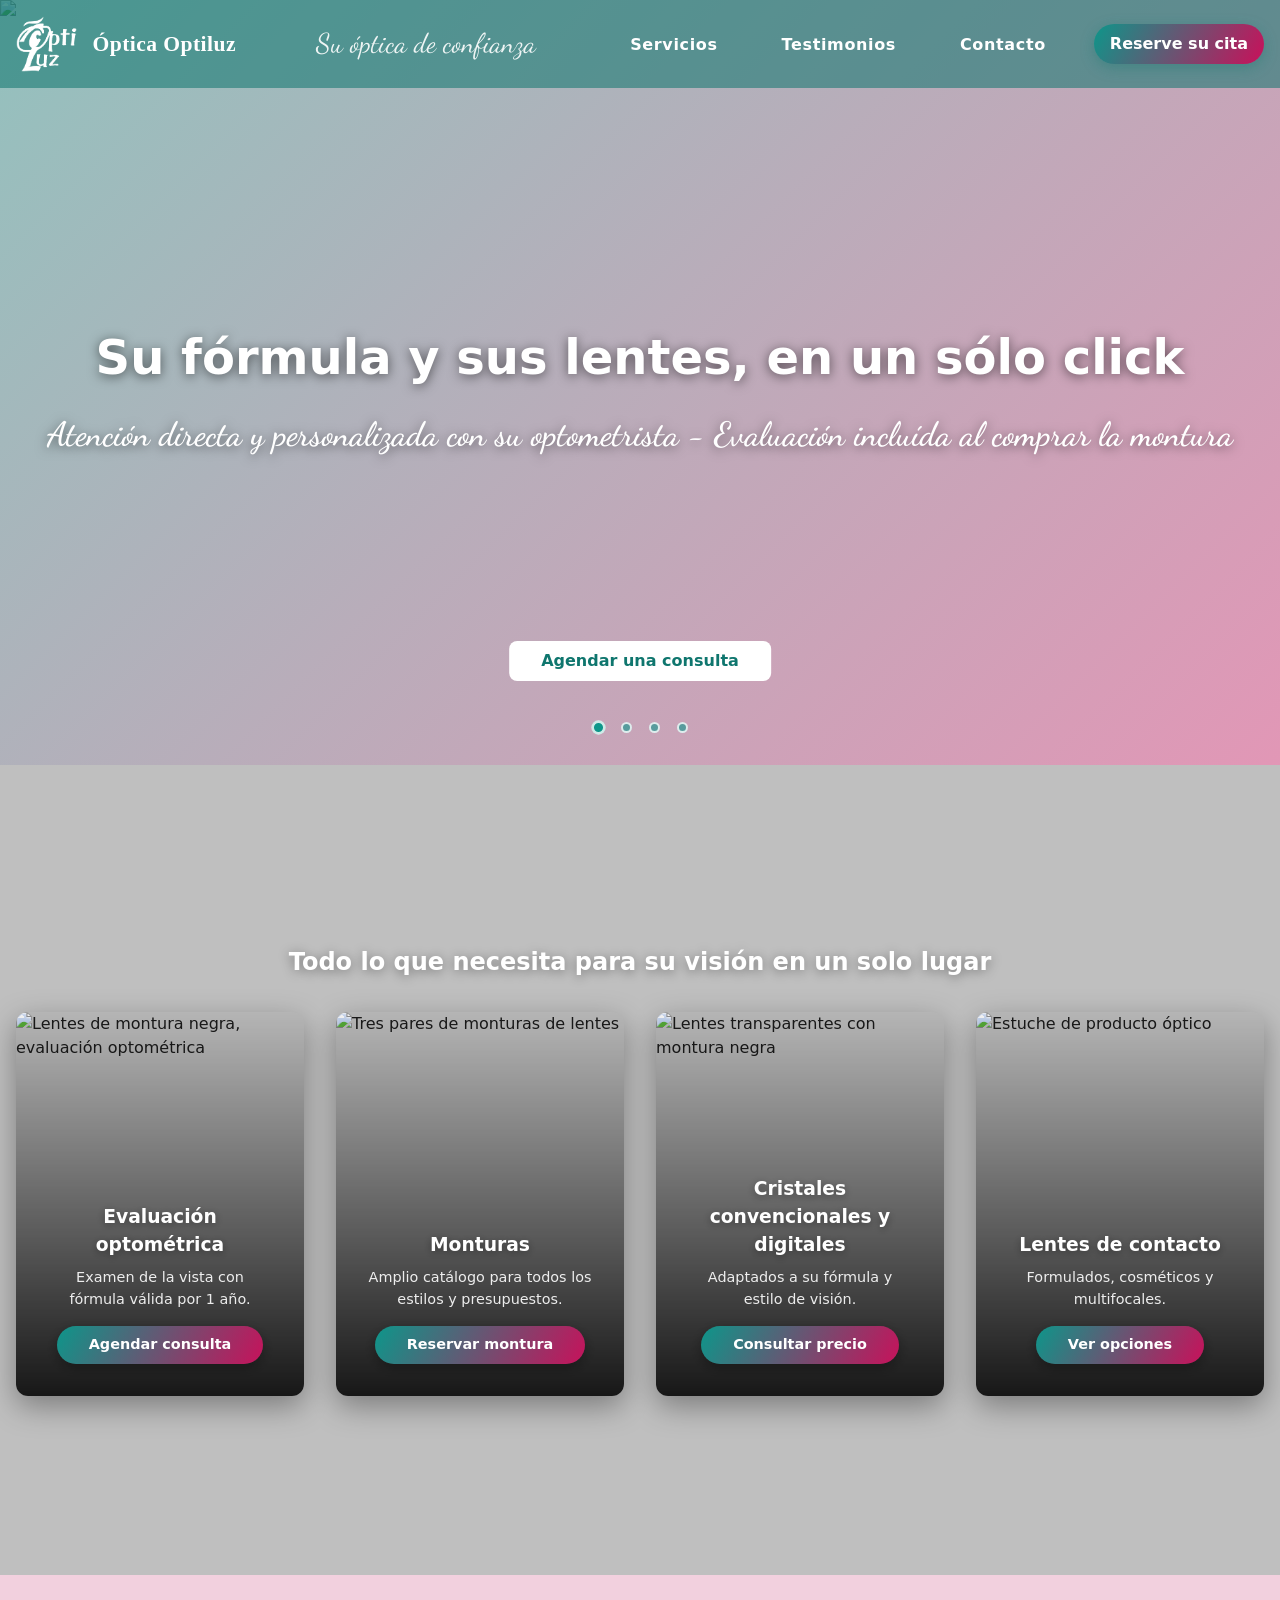
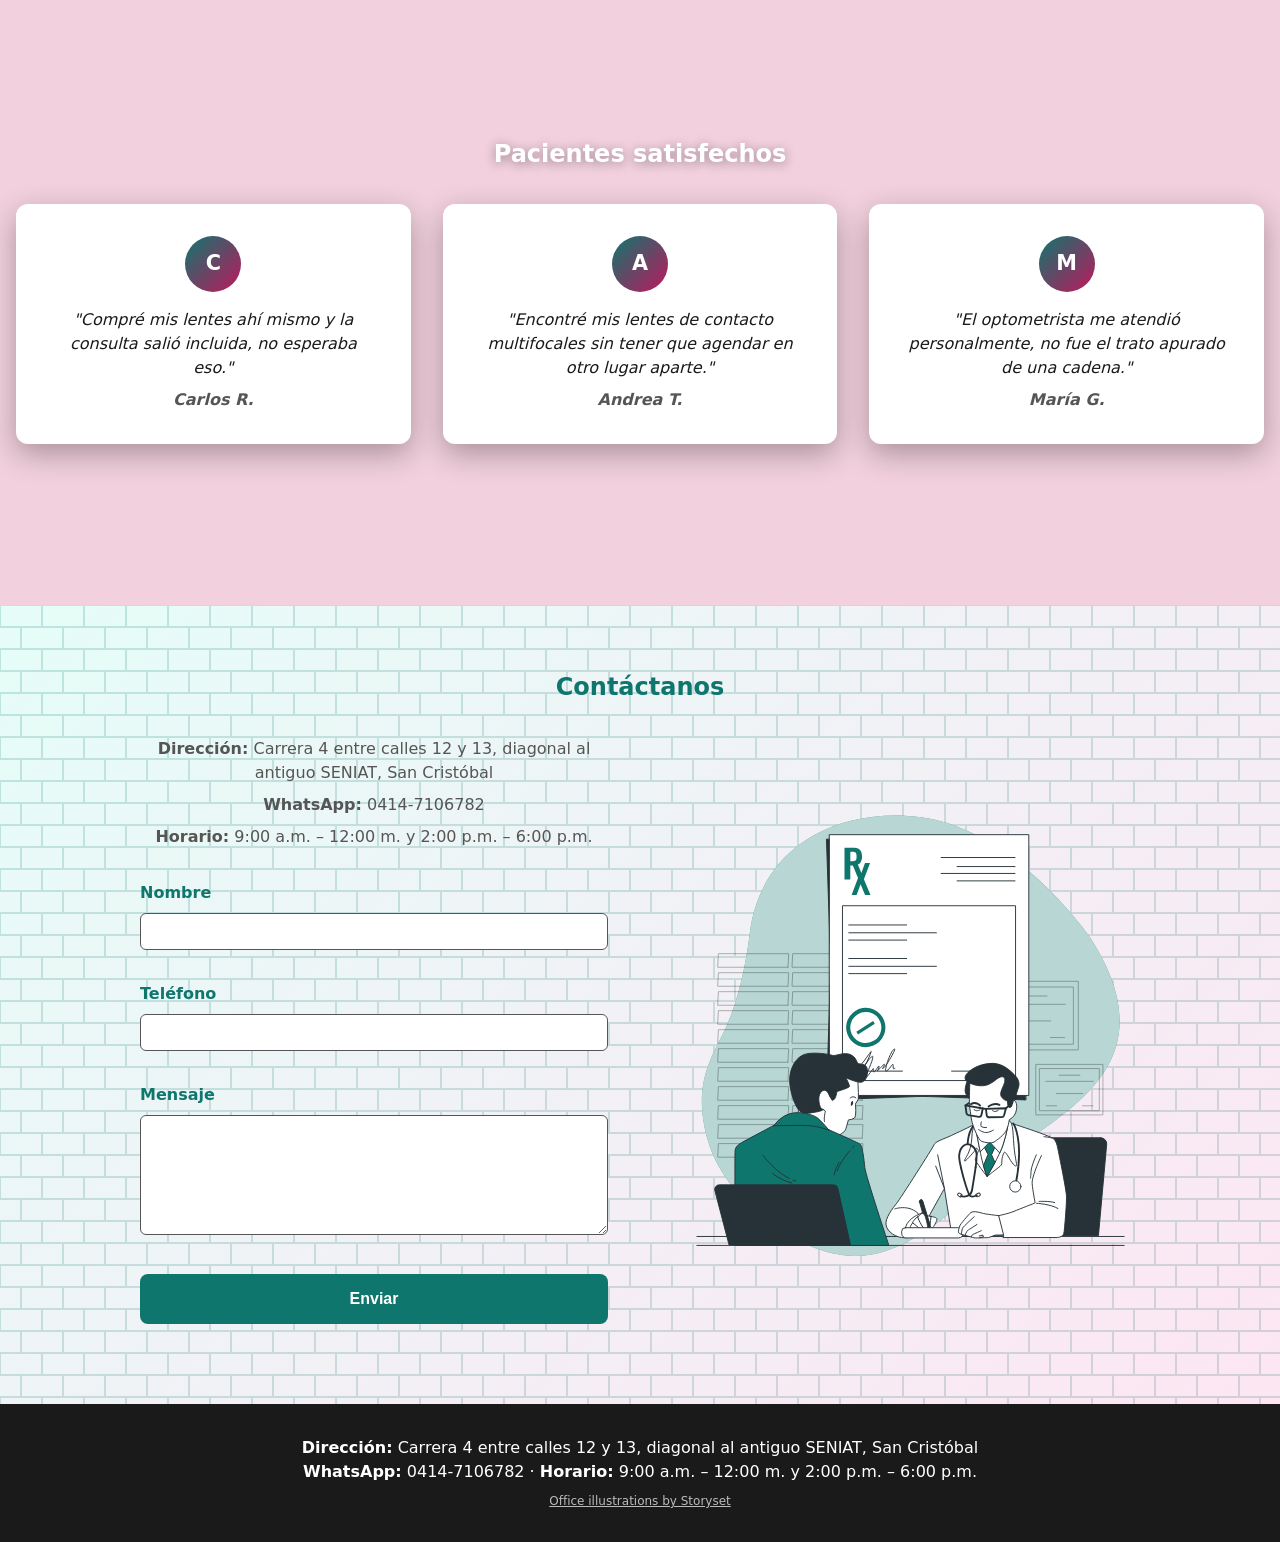
==== commit 0739f54f: "animación de entrada al hacer scroll para título de contacto y fix del boton cta" ====
--- a/index.html
+++ b/index.html
@@ -23,6 +23,8 @@
         <a href="#hero" class="logo" aria-label="Óptica Optiluz">
             <img src="img/logo_header_blanco_completo.png" alt="" width="693" height="641">
         <span class="logo-texto">Óptica Optiluz</span>
+                   <span class="header-tagline">Su óptica de confianza</span>
+
         </a>
         <button class="nav-toggle" aria-expanded="false" aria-controls="nav-links" aria-label="Abrir menú">☰</button>
         <div id="nav-links" class="nav-links">
@@ -51,7 +53,7 @@
                 </div>
             </div>
 
-            <a href="#contacto" class="btn-nav-destacado">Contáctenos ahora</a>
+            <a href="#contacto" class="btn-nav-destacado">Reserve su cita</a>
         </div>
     </nav>
 </header>
@@ -69,8 +71,10 @@
     <div class="hero-contenido">
         <h1>Su fórmula y sus lentes, en un sólo click</h1>
         <p>Atención directa y personalizada con su optometrista - Evaluación incluída al comprar la montura</p>
-        <a href="#contacto" class="btn-cta">Agendar una consulta</a>
-    </div>
+    </div>
+
+            <a href="#contacto" class="btn-cta">Agendar una consulta</a>
+
 
     <div class="hero-galeria-puntos">
         <button class="punto activo" data-index="0" aria-label="Ver imagen 1"></button>
@@ -133,55 +137,79 @@
     </div>
 </section>
 
-        <section id="testimonios">
-            <h2>Pacientes satisfechos</h2>
-            <div class="testimonios-grid">
-                <blockquote>
-                    <p>"Compré mis lentes ahí mismo y la consulta salió incluída, no esperaba eso."</p>
-                    <footer>- Carlos R.</footer>
-                </blockquote>
-
-                <blockquote>
-                    <p>"Encontré mis lentes de contacto multifocales sin tener que agendar en otro lugar aparte."</p>
-                <footer>- Andrea T.</footer>
-                </blockquote>
-            </div>
-        </section>
+      <section id="testimonios">
+    <div class="testimonios-fondo"></div>
+    <div class="testimonios-overlay"></div>
+
+    <div class="testimonios-contenido">
+        <h2>Pacientes satisfechos</h2>
+        <div class="testimonios-grid">
+
+            <blockquote class="testimonio-card">
+                <div class="testimonio-avatar">C</div>
+                <p>"Compré mis lentes ahí mismo y la consulta salió incluida, no esperaba eso."</p>
+                <footer>Carlos R.</footer>
+            </blockquote>
+
+            <blockquote class="testimonio-card">
+                <div class="testimonio-avatar">A</div>
+                <p>"Encontré mis lentes de contacto multifocales sin tener que agendar en otro lugar aparte."</p>
+                <footer>Andrea T.</footer>
+            </blockquote>
+
+            <blockquote class="testimonio-card">
+                <div class="testimonio-avatar">M</div>
+                <p>"El optometrista me atendió personalmente, no fue el trato apurado de una cadena."</p>
+                <footer>María G.</footer>
+            </blockquote>
+
+        </div>
+    </div>
+</section>
 
     <section id="contacto">
     <h2>Contáctanos</h2>
-    <div class="contacto-info">
-        <p><strong>Dirección:</strong> Carrera 4 entre calles 12 y 13, diagonal al antiguo SENIAT, San Cristóbal</p>
-        <p><strong>WhatsApp:</strong> 0414-7106782</p>
-        <p><strong>Horario:</strong> 9:00 a.m. – 12:00 m. y 2:00 p.m. – 6:00 p.m.</p>
-    </div>
-  <form>
-        <div class="form-group">
-            <label for="nombre">Nombre</label>
-            <input type="text" id="nombre" name="nombre" required>
-            <span class="error-message"></span>
-        </div>
-
-        <div class="form-group">
-            <label for="telefono">Teléfono</label>
-            <input type="tel" id="telefono" name="telefono" required>
-            <span class="error-message"></span>
-        </div>
-
-        <div class="form-group">
-            <label for="mensaje">Mensaje</label>
-            <textarea id="mensaje" name="mensaje" required></textarea>
-            <span class="error-message"></span>
-        </div>
-        <button type="submit">Enviar</button>
-    </form>
-    <p class="form-confirmacion" aria-live="polite"></p>
-</section>
+    <div class="contacto-grid">
+        <div class="contacto-col-form">
+            <div class="contacto-info">
+                <p><strong>Dirección:</strong> Carrera 4 entre calles 12 y 13, diagonal al antiguo SENIAT, San Cristóbal</p>
+                <p><strong>WhatsApp:</strong> 0414-7106782</p>
+                <p><strong>Horario:</strong> 9:00 a.m. – 12:00 m. y 2:00 p.m. – 6:00 p.m.</p>
+            </div>
+            <form>
+                <div class="form-group">
+                    <label for="nombre">Nombre</label>
+                    <input type="text" id="nombre" name="nombre" required>
+                    <span class="error-message"></span>
+                </div>
+                <div class="form-group">
+                    <label for="telefono">Teléfono</label>
+                    <input type="tel" id="telefono" name="telefono" required>
+                    <span class="error-message"></span>
+                </div>
+                <div class="form-group">
+                    <label for="mensaje">Mensaje</label>
+                    <textarea id="mensaje" name="mensaje" required></textarea>
+                    <span class="error-message"></span>
+                </div>
+                <button type="submit">Enviar</button>
+            </form>
+            <p class="form-confirmacion" aria-live="polite"></p>
+        </div>
+
+        <div class="contacto-col-ilustracion" aria-hidden="true">
+    <svg xmlns="http://www.w3.org/2000/svg" viewBox="0 0 500 500"><g id="freepik--background-simple--inject-123"><path d="M446.33,145.29s-80.4-115.75-180.78-128C176.94,6.41,94.69,48.79,83.24,140.35,79.16,173,71.9,209.07,59,238.83,44.53,272.21,19.84,300,38.75,364.17s98.77,122.12,156.82,122,112.58-52.89,157.57-100.88S541.4,292.17,446.33,145.29Z" style="fill:#0F766E"></path><path d="M446.33,145.29s-80.4-115.75-180.78-128C176.94,6.41,94.69,48.79,83.24,140.35,79.16,173,71.9,209.07,59,238.83,44.53,272.21,19.84,300,38.75,364.17s98.77,122.12,156.82,122,112.58-52.89,157.57-100.88S541.4,292.17,446.33,145.29Z" style="fill:#fff;opacity:0.7000000000000001"></path></g><g id="freepik--Window--inject-123"><g style="opacity:0.30000000000000004"><polygon points="123.88 177.63 48.81 177.63 49.57 163.14 124.64 163.14 123.88 177.63" style="fill:none;stroke:#000;stroke-linecap:round;stroke-linejoin:round"></polygon><polygon points="123.88 197.92 48.81 197.92 49.57 183.43 124.64 183.43 123.88 197.92" style="fill:none;stroke:#000;stroke-linecap:round;stroke-linejoin:round"></polygon><polygon points="123.88 218.21 48.81 218.21 49.57 203.72 124.64 203.72 123.88 218.21" style="fill:none;stroke:#000;stroke-linecap:round;stroke-linejoin:round"></polygon><polygon points="123.88 238.5 48.81 238.5 49.57 224.01 124.64 224.01 123.88 238.5" style="fill:none;stroke:#000;stroke-linecap:round;stroke-linejoin:round"></polygon><polygon points="123.88 258.8 48.81 258.8 49.57 244.3 124.64 244.3 123.88 258.8" style="fill:none;stroke:#000;stroke-linecap:round;stroke-linejoin:round"></polygon><polygon points="123.88 279.09 48.81 279.09 49.57 264.59 124.64 264.59 123.88 279.09" style="fill:none;stroke:#000;stroke-linecap:round;stroke-linejoin:round"></polygon><polygon points="123.88 299.38 48.81 299.38 49.57 284.88 124.64 284.88 123.88 299.38" style="fill:none;stroke:#000;stroke-linecap:round;stroke-linejoin:round"></polygon><polygon points="123.88 319.67 48.81 319.67 49.57 305.17 124.64 305.17 123.88 319.67" style="fill:none;stroke:#000;stroke-linecap:round;stroke-linejoin:round"></polygon><polygon points="123.88 339.96 48.81 339.96 49.57 325.46 124.64 325.46 123.88 339.96" style="fill:none;stroke:#000;stroke-linecap:round;stroke-linejoin:round"></polygon><polygon points="123.88 360.25 48.81 360.25 49.57 345.75 124.64 345.75 123.88 360.25" style="fill:none;stroke:#000;stroke-linecap:round;stroke-linejoin:round"></polygon><polygon points="123.88 380.54 48.81 380.54 49.57 366.05 124.64 366.05 123.88 380.54" style="fill:none;stroke:#000;stroke-linecap:round;stroke-linejoin:round"></polygon><polygon points="203.26 177.63 128.19 177.63 128.95 163.14 204.02 163.14 203.26 177.63" style="fill:none;stroke:#000;stroke-linecap:round;stroke-linejoin:round"></polygon><polygon points="203.26 197.92 128.19 197.92 128.95 183.43 204.02 183.43 203.26 197.92" style="fill:none;stroke:#000;stroke-linecap:round;stroke-linejoin:round"></polygon><polygon points="203.26 218.21 128.19 218.21 128.95 203.72 204.02 203.72 203.26 218.21" style="fill:none;stroke:#000;stroke-linecap:round;stroke-linejoin:round"></polygon><polygon points="203.26 238.5 128.19 238.5 128.95 224.01 204.02 224.01 203.26 238.5" style="fill:none;stroke:#000;stroke-linecap:round;stroke-linejoin:round"></polygon><polygon points="203.26 258.8 128.19 258.8 128.95 244.3 204.02 244.3 203.26 258.8" style="fill:none;stroke:#000;stroke-linecap:round;stroke-linejoin:round"></polygon><polygon points="203.26 279.09 128.19 279.09 128.95 264.59 204.02 264.59 203.26 279.09" style="fill:none;stroke:#000;stroke-linecap:round;stroke-linejoin:round"></polygon><polygon points="203.26 299.38 128.19 299.38 128.95 284.88 204.02 284.88 203.26 299.38" style="fill:none;stroke:#000;stroke-linecap:round;stroke-linejoin:round"></polygon><polygon points="203.26 319.67 128.19 319.67 128.95 305.17 204.02 305.17 203.26 319.67" style="fill:none;stroke:#000;stroke-linecap:round;stroke-linejoin:round"></polygon><polygon points="203.26 339.96 128.19 339.96 128.95 325.46 204.02 325.46 203.26 339.96" style="fill:none;stroke:#000;stroke-linecap:round;stroke-linejoin:round"></polygon><polygon points="203.26 360.25 128.19 360.25 128.95 345.75 204.02 345.75 203.26 360.25" style="fill:none;stroke:#000;stroke-linecap:round;stroke-linejoin:round"></polygon><polygon points="203.26 380.54 128.19 380.54 128.95 366.05 204.02 366.05 203.26 380.54" style="fill:none;stroke:#000;stroke-linecap:round;stroke-linejoin:round"></polygon></g></g><g id="freepik--Diplomas--inject-123"><g style="opacity:0.30000000000000004"><rect x="337.19" y="192.63" width="96.9" height="73.31" style="fill:none;stroke:#000;stroke-linecap:round;stroke-linejoin:round"></rect><rect x="342.44" y="198.69" width="86.38" height="61.2" style="fill:none;stroke:#000;stroke-linecap:round;stroke-linejoin:round"></rect><line x1="370.61" y1="208.33" x2="400.66" y2="208.33" style="fill:none;stroke:#000;stroke-linecap:round;stroke-linejoin:round"></line><line x1="351.15" y1="217.21" x2="420.12" y2="217.21" style="fill:none;stroke:#000;stroke-linecap:round;stroke-linejoin:round"></line><line x1="366.52" y1="234.96" x2="404.75" y2="234.96" style="fill:none;stroke:#000;stroke-linecap:round;stroke-linejoin:round"></line><line x1="351.83" y1="252.72" x2="366.86" y2="252.72" style="fill:none;stroke:#000;stroke-linecap:round;stroke-linejoin:round"></line><line x1="404.41" y1="252.72" x2="419.43" y2="252.72" style="fill:none;stroke:#000;stroke-linecap:round;stroke-linejoin:round"></line></g><g style="opacity:0.30000000000000004"><rect x="389.08" y="281.4" width="71.32" height="53.96" style="fill:none;stroke:#000;stroke-linecap:round;stroke-linejoin:round"></rect><rect x="392.95" y="285.86" width="63.58" height="45.05" style="fill:none;stroke:#000;stroke-linecap:round;stroke-linejoin:round"></rect><line x1="413.69" y1="292.96" x2="435.8" y2="292.96" style="fill:none;stroke:#000;stroke-linecap:round;stroke-linejoin:round"></line><line x1="399.36" y1="299.49" x2="450.13" y2="299.49" style="fill:none;stroke:#000;stroke-linecap:round;stroke-linejoin:round"></line><line x1="410.67" y1="312.56" x2="438.82" y2="312.56" style="fill:none;stroke:#000;stroke-linecap:round;stroke-linejoin:round"></line><line x1="399.86" y1="325.63" x2="410.92" y2="325.63" style="fill:none;stroke:#000;stroke-linecap:round;stroke-linejoin:round"></line><line x1="438.56" y1="325.63" x2="449.62" y2="325.63" style="fill:none;stroke:#000;stroke-linecap:round;stroke-linejoin:round"></line></g></g><g id="freepik--Document--inject-123"><path d="M377.78,319.36l-103.53-3.6q-6.4-.22-12.8,0L165,319.36l4.28-135.42q.24-7.69,0-15.4L165,40.76H377.78Z" style="fill:#263238;stroke:#263238;stroke-linecap:round;stroke-linejoin:round"></path><rect x="168.42" y="35.98" width="212.78" height="278.6" style="fill:#fff;stroke:#263238;stroke-linecap:round;stroke-linejoin:round"></rect><rect x="182.56" y="111.91" width="184.49" height="186.76" style="fill:#fff;stroke:#263238;stroke-linecap:round;stroke-linejoin:round"></rect><path d="M184.29,84V49.85h10a9.68,9.68,0,0,1,5,1.14,6.78,6.78,0,0,1,2.83,3.31,13.65,13.65,0,0,1,.9,5.25,11,11,0,0,1-1.14,5.37,6.77,6.77,0,0,1-3.18,3,11.56,11.56,0,0,1-4.83.93h-3.37V84Zm6.24-19.56h2.36a5.91,5.91,0,0,0,2.64-.49,2.54,2.54,0,0,0,1.3-1.56,9.39,9.39,0,0,0,.36-2.89,13.69,13.69,0,0,0-.27-3,2.62,2.62,0,0,0-1.18-1.71,5.75,5.75,0,0,0-2.85-.55h-2.36Z" style="fill:#0F766E"></path><path d="M191.88,100.47l6.87-18.12-6.66-16h5.82l4.42,10.58,3.88-10.58h5.4L205,83.53l7.08,16.94H206.3L201.45,89l-4.22,11.46Z" style="fill:#0F766E"></path><line x1="287.57" y1="60.38" x2="366.44" y2="60.38" style="fill:none;stroke:#263238;stroke-linecap:round;stroke-linejoin:round"></line><line x1="287.57" y1="77.4" x2="366.44" y2="77.4" style="fill:none;stroke:#263238;stroke-linecap:round;stroke-linejoin:round"></line><line x1="304.6" y1="70.03" x2="366.44" y2="70.03" style="fill:none;stroke:#263238;stroke-linecap:round;stroke-linejoin:round"></line><line x1="304.6" y1="85.35" x2="366.44" y2="85.35" style="fill:none;stroke:#263238;stroke-linecap:round;stroke-linejoin:round"></line><line x1="188.84" y1="132.44" x2="250.69" y2="132.44" style="fill:none;stroke:#263238;stroke-linecap:round;stroke-linejoin:round"></line><line x1="188.84" y1="148.59" x2="250.69" y2="148.59" style="fill:none;stroke:#263238;stroke-linecap:round;stroke-linejoin:round"></line><line x1="188.84" y1="140.79" x2="282.47" y2="140.79" style="fill:none;stroke:#263238;stroke-linecap:round;stroke-linejoin:round"></line><line x1="188.84" y1="168.27" x2="250.69" y2="168.27" style="fill:none;stroke:#263238;stroke-linecap:round;stroke-linejoin:round"></line><line x1="188.84" y1="184.42" x2="250.69" y2="184.42" style="fill:none;stroke:#263238;stroke-linecap:round;stroke-linejoin:round"></line><line x1="188.84" y1="176.62" x2="282.47" y2="176.62" style="fill:none;stroke:#263238;stroke-linecap:round;stroke-linejoin:round"></line><line x1="187.52" y1="288.6" x2="246.15" y2="288.6" style="fill:none;stroke:#263238;stroke-linecap:round;stroke-linejoin:round"></line><line x1="298.7" y1="288.6" x2="357.33" y2="288.6" style="fill:none;stroke:#263238;stroke-linecap:round;stroke-linejoin:round"></line><path d="M195.79,224.23a21,21,0,1,0,29,6.51A21,21,0,0,0,195.79,224.23ZM215.94,256a16.59,16.59,0,1,1,5.13-22.9A16.59,16.59,0,0,1,215.94,256Z" style="fill:#0F766E"></path><rect x="196.24" y="240.54" width="21.17" height="3.41" transform="translate(-97.54 148.33) rotate(-32.36)" style="fill:#0F766E"></rect><path d="M196.91,282s.29,6.66,9-5.22,7.54-11,5.22-4.34a58.76,58.76,0,0,1-7,13s10.44-16.52,10.44-11.89-9.86,24.35-7.83,22.61,8.41-10.43,8.41-10.43-.87,5.79,1.44,3.18,4.93-7.82,4.64-4.92-4.06,6.37-.29,2.9,6.67-7.83,5.8-4.64-3.19,4.35-.87,3.19,15.36-22.9,11.3-20.29-11.59,25.21-8.11,23.47,7.53-10.43,7.24-6.08.87,4.35,2,2.9" style="fill:none;stroke:#263238;stroke-linecap:round;stroke-linejoin:round"></path></g><g id="freepik--Table--inject-123"><line x1="483.09" y1="465.25" x2="26.55" y2="465.25" style="fill:none;stroke:#263238;stroke-linecap:round;stroke-linejoin:round"></line><line x1="483.09" y1="474.81" x2="26.55" y2="474.81" style="fill:none;stroke:#263238;stroke-linecap:round;stroke-linejoin:round"></line></g><g id="freepik--character-2--inject-123"><path d="M458.08,359.8h-96.8a6.35,6.35,0,0,0-6.29,5.44l-14.48,99H455.62l8.79-97.54A6.35,6.35,0,0,0,458.08,359.8Z" style="fill:#263238;stroke:#263238;stroke-linecap:round;stroke-linejoin:round"></path><path d="M327,343.64s-26.19,13-35.18,16.59-11.2,5.2-12,7.4-35.78,57.17-39.77,62.17-12.6,15.79-11.4,23.18,10.8,13.8,20,13.6,15-2,16-4.6,26.39-48,26.39-48l8,50.57H401.19s8-69.16,8-79.36,2-22.19-2.2-24.79-21.59-8.59-34.39-12.79-16.79-5-19.78-5S327,343.64,327,343.64Z" style="fill:#fff;stroke:#263238;stroke-linecap:round;stroke-linejoin:round"></path><path d="M324.23,344s-3.4,6.4-3.6,11.6-1,14.79-4,20.59-5.2,9-3.6,8.39,10.79-10.79,11.79-13,2.6,2,2.6,2-3,8.59-3.4,9.79,12.59,17.79,12.59,17.79,11.2-8.79,13.8-10.79,1.8-3.6,2-6.2,1-6.39,2.39-8.59S360.21,382,363,386s5.6,5.4,5.2,2.4-1.8-8.8-2.8-19-.8-22.39-3.4-26.19-16.24-4.55-25.19-5.19A13.22,13.22,0,0,0,324.23,344Z" style="fill:#fff;stroke:#263238;stroke-linecap:round;stroke-linejoin:round"></path><polyline points="283.85 378.05 291.05 414.01 281.75 390.1" style="fill:none;stroke:#263238;stroke-linecap:round;stroke-linejoin:round"></polyline><path d="M325.23,353.64s2.8,15.59,5.4,27.58a123,123,0,0,0,6,20s13.2-22.19,17-33.78a133.83,133.83,0,0,0,5-19.59H325.23Z" style="fill:none;stroke:#263238;stroke-linecap:round;stroke-linejoin:round"></path><path d="M339.82,359l-7.19,9,5,9.6-4.92,11.91a108.59,108.59,0,0,0,3.92,11.67s4.12-6.92,8.41-15l-3.61-8.33,4.4-10Z" style="fill:#0F766E;stroke:#263238;stroke-linecap:round;stroke-linejoin:round"></path><path d="M325.23,347.84v5.8s1.93,10.76,4.07,21.27l10.12-10.68,10.67,11.82a84.2,84.2,0,0,0,3.53-8.62,133.83,133.83,0,0,0,5-19.59Z" style="fill:#fff;stroke:#263238;stroke-linecap:round;stroke-linejoin:round"></path><path d="M238.08,435.72s18.67-6.82,28.74,9.77" style="fill:none;stroke:#263238;stroke-linecap:round;stroke-linejoin:round"></path><path d="M267.15,440.37s-10.43,2.36-16,11.25,5.76,9.88,8.89,9.88,6.09-2.1,6.26-3.19,4.27-11.63,4.11-14.09A4,4,0,0,0,267.15,440.37Z" style="fill:#fff;stroke:#263238;stroke-linecap:round;stroke-linejoin:round"></path><path d="M262.35,444.05s-5.77,5-5.38,7,8.95,9.7,10.6,8.59a2.54,2.54,0,0,0,1.11-3.42C268.21,455.47,262.35,444.05,262.35,444.05Z" style="fill:#fff;stroke:#263238;stroke-linecap:round;stroke-linejoin:round"></path><path d="M257,451s-3.39,3.61-2.28,5.26,8.86,5.86,10.87,4.59.71-2.57.71-2.57Z" style="fill:#fff;stroke:#263238;stroke-linecap:round;stroke-linejoin:round"></path><polygon points="276.86 443.86 269.92 442.66 271.55 452.65 278.64 452.87 276.86 443.86" style="fill:#fff;stroke:#263238;stroke-linecap:round;stroke-linejoin:round"></polygon><path d="M264.37,428.15l8.13,28.49,3.95,3.59v-5.07l-8.6-28a1.8,1.8,0,0,0-2.32-1.18h0A1.81,1.81,0,0,0,264.37,428.15Z" style="fill:#263238;stroke:#263238;stroke-linecap:round;stroke-linejoin:round"></path><path d="M267.15,440.37s-4.8,2.81-4.32,4.94,5.66,12.09,7.53,12.22,3-1,2.73-3.16-2-10-3.17-11.71S268.62,440.27,267.15,440.37Z" style="fill:#fff;stroke:#263238;stroke-linecap:round;stroke-linejoin:round"></path><path d="M276.86,443.86s5.11.64,6,2.2-2.68,7.78-3.82,9.2-3.18,1.36-3.24-2.24A54.93,54.93,0,0,1,276.86,443.86Z" style="fill:#fff;stroke:#263238;stroke-linecap:round;stroke-linejoin:round"></path><path d="M249.22,455.89h56.07a5.92,5.92,0,0,1,5.91,5.91h0a5,5,0,0,1-5,5H250a4.6,4.6,0,0,1-4.6-4.6V459.7A3.81,3.81,0,0,1,249.22,455.89Z" style="fill:#fff;stroke:#263238;stroke-linecap:round;stroke-linejoin:round"></path><path d="M349,443s-14.59-1.6-18.19-2.8-9.4-2.2-11.4-.6-11.79,13-12,14.39-2.2,6-1.2,7.2a7.25,7.25,0,0,0,3,1.8s13,3.6,14.39,3.8,14.79-.4,14.79-.4l7-2.6,9.79-.2s.2,3.2.4-4.6S349,443,349,443Z" style="fill:#fff;stroke:#263238;stroke-linecap:round;stroke-linejoin:round"></path><path d="M309.24,463s.2-4.6,1.2-6.6,12.39-12.19,12.39-12.19" style="fill:none;stroke:#263238;stroke-linecap:round;stroke-linejoin:round"></path><path d="M313,464.18s2-5,2.8-5.4,10.19-6.4,10.19-6.4" style="fill:none;stroke:#263238;stroke-linecap:round;stroke-linejoin:round"></path><path d="M319.83,465.58s.4-2,1.4-2.4,9.4-4.2,9.4-4.2" style="fill:none;stroke:#263238;stroke-linecap:round;stroke-linejoin:round"></path><polyline points="328.83 466.58 332.63 465.58 332.23 463.78 328.23 464.78" style="fill:none;stroke:#263238;stroke-linecap:round;stroke-linejoin:round"></polyline><path d="M394.79,378.62s-10.59,22.19-10,30S388,429.4,388,429.4s-16.79,6.59-22.59,9S349,443,349,443l5.39,21.19-.79,2.2h58.16s4.4-.8,5.2-1.8,1.6-1.4,2-4.6,3-31.18,2.4-39-8.8-48.37-9.8-52.57-2.79-7-4.59-8-9.6-1.79-9.6-1.79" style="fill:#fff;stroke:#263238;stroke-linecap:round;stroke-linejoin:round"></path><path d="M389.4,429.8s15.39.8,23,5.59" style="fill:none;stroke:#263238;stroke-linecap:round;stroke-linejoin:round"></path><path d="M392.19,427.8s10.8-.6,16.6,1.2" style="fill:none;stroke:#263238;stroke-linecap:round;stroke-linejoin:round"></path><path d="M389.2,378s-5.4,12.6-5.6,17.4S383,403,383,403" style="fill:none;stroke:#263238;stroke-linecap:round;stroke-linejoin:round"></path><path d="M364.61,344.64S376.8,362,367,410.41" style="fill:none;stroke:#263238;stroke-linecap:round;stroke-linejoin:round;stroke-width:2px"></path><path d="M372.8,411.81a6,6,0,1,0-6,6A6,6,0,0,0,372.8,411.81Z" style="fill:#fff;stroke:#263238;stroke-linecap:round;stroke-linejoin:round"></path><path d="M323,346.44s-6.19,4-7.19,20.19" style="fill:none;stroke:#263238;stroke-linecap:round;stroke-linejoin:round;stroke-width:2px"></path><path d="M324.41,391.16c-1.51,10.92-3.57,22.65-4,25.22-1,5.5-7.53,7.42-11.73,5.62" style="fill:none;stroke:#263238;stroke-linecap:round;stroke-linejoin:round;stroke-width:2px"></path><path d="M308.75,391.88c-1.37-6.12-2.21-11.43-1.91-13.86,1.4-11.19,9-11.39,9-11.39s9,1.2,9.59,10.8a79.93,79.93,0,0,1-1,13.73" style="fill:none;stroke:#263238;stroke-linecap:round;stroke-linejoin:round;stroke-width:2px"></path><path d="M325.63,421.2s-4.2,2.4-7,.8c-1.89-1.08-7-17.36-9.88-30.12" style="fill:none;stroke:#263238;stroke-linecap:round;stroke-linejoin:round;stroke-width:2px"></path><rect x="324.44" y="419.24" width="4.94" height="3.19" rx="1.57" transform="translate(-139.9 163.81) rotate(-23.32)" style="fill:none;stroke:#263238;stroke-linecap:round;stroke-linejoin:round"></rect><rect x="305.1" y="419.43" width="4.94" height="3.19" rx="1.57" transform="translate(260.72 -98.27) rotate(30.99)" style="fill:none;stroke:#263238;stroke-linecap:round;stroke-linejoin:round"></rect><path d="M315.84,298.07s-3.2,7.59-2.6,12.39,7,10,7,10,2.2-21.39,2.2-22.19S318.43,295.67,315.84,298.07Z" style="fill:#263238;stroke:#263238;stroke-linecap:round;stroke-linejoin:round"></path><line x1="313.54" y1="325.26" x2="317.79" y2="322.29" style="fill:none;stroke:#263238;stroke-linecap:round;stroke-linejoin:round;stroke-width:2px"></line><path d="M318.23,299.47s-.8,21.19-.4,25.18,2,16.79,3.4,20.79,6,16.79,9.6,18.19,10.79,2.4,13.19.8,11.19-7.59,13.59-13.39a39.31,39.31,0,0,0,2.8-10.59,14.73,14.73,0,0,0,7.6-10.6c1.2-7.6-2-9.79-2-9.79l.2-13.2s-2.2-9.19-8-14.19-12.59-5.4-19.59-1.6S318.23,299.47,318.23,299.47Z" style="fill:#fff;stroke:#263238;stroke-linecap:round;stroke-linejoin:round"></path><path d="M355.81,298.27s.2-5.2-4.79-3.4-6.2,5.2-13.6,8.2-17.19-.4-20.58-2.4-5.8-4.8-1.2-10,15.39-10.39,27-10.39,20.59,9.59,24.39,13.59,4.4,9,3,12.59-4,13.6-4,13.6-1.6-.2-2.2,2.19-.4,5-3,5.2-2.4-6.79-2.4-6.79-6.39-2-7.19-6.6S355.81,302.67,355.81,298.27Z" style="fill:#263238;stroke:#263238;stroke-linecap:round;stroke-linejoin:round"></path><path d="M332,328.52l-18.49-3.26,1.07,8.29a2.42,2.42,0,0,0,2,2.08l11.24,1.77a2.41,2.41,0,0,0,2.75-1.92Z" style="fill:none;stroke:#263238;stroke-linecap:round;stroke-linejoin:round;stroke-width:2px"></path><path d="M335.37,328.87l21.44-.62-2.1,7.76a2.56,2.56,0,0,1-2.54,1.72l-13,.18a2.81,2.81,0,0,1-2.94-2.21Z" style="fill:none;stroke:#263238;stroke-linecap:round;stroke-linejoin:round;stroke-width:2px"></path><line x1="332.03" y1="328.52" x2="335.37" y2="328.87" style="fill:none;stroke:#263238;stroke-linecap:round;stroke-linejoin:round;stroke-width:2px"></line><line x1="356.81" y1="328.25" x2="363.81" y2="322.25" style="fill:#fff;stroke:#263238;stroke-linecap:round;stroke-linejoin:round;stroke-width:2px"></line><path d="M338.22,326.45s6-4.59,11.6-1.8" style="fill:none;stroke:#263238;stroke-linecap:round;stroke-linejoin:round;stroke-width:2px"></path><path d="M329.23,325.45s-4.6-5-9.8-1.6" style="fill:none;stroke:#263238;stroke-linecap:round;stroke-linejoin:round;stroke-width:2px"></path><path d="M330.43,342.84s-1,4.2,0,5a8.83,8.83,0,0,0,5.59,1" style="fill:none;stroke:#263238;stroke-linecap:round;stroke-linejoin:round"></path><path d="M327.43,351s4,3,7.8,3.2,8.19-2.6,8.19-2.6" style="fill:none;stroke:#263238;stroke-linecap:round;stroke-linejoin:round"></path><path d="M342.22,330.65s2.4,2.8,6.4-.2" style="fill:none;stroke:#263238;stroke-linecap:round;stroke-linejoin:round"></path><path d="M322.53,329.42s2,3.1,6.36.67" style="fill:none;stroke:#263238;stroke-linecap:round;stroke-linejoin:round"></path></g><g id="freepik--character-1--inject-123"><path d="M198.5,298.25s1.27,19.05.31,20.64L196,323.65s1.27,13.66-1.27,15.24a16.73,16.73,0,0,1-6.35,1.91s-2.54,10.16-3.5,11.43-6.67,5.4-8.57,6-7.94,1-22.23-7.62-19.69-11.43-19.37-16.19,1-10.16,1-10.16,1.59-22.87,4.45-29.85,39.06-10.8,47-8.89S198.5,298.25,198.5,298.25Z" style="fill:#fff;stroke:#263238;stroke-linecap:round;stroke-linejoin:round"></path><path d="M161.66,329.68l2.23,1.59s-1.91,7.62-1,11.12" style="fill:none;stroke:#263238;stroke-linecap:round;stroke-linejoin:round"></path><path d="M193.41,323.3c-.32,1.46-1.09,2.52-1.71,2.38s-.87-1.42-.54-2.88,1.09-2.52,1.71-2.38S193.74,321.85,193.41,323.3Z" style="fill:#263238"></path><path d="M190.17,317.47s3.46-3.46,6.35-.19" style="fill:none;stroke:#263238;stroke-linecap:round;stroke-linejoin:round"></path><path d="M185.8,295.71s4.12,7.62,3.81,9.21-13.34,5.4-13.34,5.4-1.27,7.62-3.18,8.57l-1.9.95a33.26,33.26,0,0,1-3.81-6.67c-2.22-4.76-5.4-6-8.89-1.27s-.64,15.88,1.27,16.83l1.9.95s-1.59,1.59-7.62,2.55-10.48,2.22-14.92.95-10.8-13.34-13-28.9,4.76-28.89,14-33,30.17-.32,31.75.63,12.39-4.12,18.74-.95,6,6.67,7.62,8.89,9.84-.63,10.48,7.31-2.54,12.7-6.67,13.33S185.8,295.71,185.8,295.71Z" style="fill:#263238;stroke:#263238;stroke-linecap:round;stroke-linejoin:round"></path><path d="M110.61,345.56S80.18,361.79,74.38,365s-6.67,6.09-7,9,0,100.85,0,100.85H231.75S206.82,400,206,391.64s-2.6-23.19-4.92-24.93S166,350.48,166,350.48s-7.83-8.4-26.37-8.4S110.61,345.56,110.61,345.56Z" style="fill:#0F766E;stroke:#263238;stroke-linecap:round;stroke-linejoin:round"></path><path d="M129.45,405.19c.86.34,1.73.65,2.6.94" style="fill:none;stroke:#263238;stroke-linecap:round;stroke-linejoin:round"></path><path d="M97,378.31s12,16.74,28.39,25" style="fill:none;stroke:#263238;stroke-linecap:round;stroke-linejoin:round"></path><path d="M107.42,397.72s6.66,6.67,20.57,10.44" style="fill:none;stroke:#263238;stroke-linecap:round;stroke-linejoin:round"></path><path d="M190,373.7c-4.63,5.26-11.15,13.67-13.31,21.41" style="fill:none;stroke:#263238;stroke-linecap:round;stroke-linejoin:round"></path><path d="M194.94,368.45s-.92.89-2.36,2.42" style="fill:none;stroke:#263238;stroke-linecap:round;stroke-linejoin:round"></path><path d="M178.42,385.84s-4.35,8.4-5.21,13.62" style="fill:none;stroke:#263238;stroke-linecap:round;stroke-linejoin:round"></path><path d="M108.87,347s16.81-.58,32.75-.29S168,351.93,168,351.93s-9.57-11.59-13.91-14.2-17.68-7-28.69-3.48A31.94,31.94,0,0,0,108.87,347Z" style="fill:#0F766E;stroke:#263238;stroke-linecap:round;stroke-linejoin:round"></path><path d="M61.07,474.74,45.75,416a4.9,4.9,0,0,1,4.8-5.9H172.44a4.92,4.92,0,0,1,4.8,3.86l13.53,60.84" style="fill:#263238;stroke:#263238;stroke-linecap:round;stroke-linejoin:round"></path></g></svg>
+</div>
+       
+    </div>
+</section>
+
     </main>
 
     <footer class="site-footer">
         <p><strong>Dirección:</strong> Carrera 4 entre calles 12 y 13, diagonal al antiguo SENIAT, San Cristóbal</p>
         <p><strong>WhatsApp:</strong> 0414-7106782 · <strong>Horario:</strong> 9:00 a.m. – 12:00 m. y 2:00 p.m. – 6:00 p.m.</p>
+        <p class="creditos"><a href="https://storyset.com/office">Office illustrations by Storyset</a></p>
     </footer>
     <script src="js/main.js" defer></script>
 </body>
--- a/css/estilos.css
+++ b/css/estilos.css
@@ -28,13 +28,18 @@
     line-height: 1.5;
 }
 header {
-    position: absolute;
+    position: fixed;
     top: 0;
     left: 0;
     right: 0;
     z-index: 10;
     background-color: rgba(15, 118, 110, 0.55);
     padding: var(--espacio-md);
+    transition: transform 0.3s ease;
+}
+
+header.header-oculto{
+    transform: translateY(-100%);
 }
 
 header nav {
@@ -43,6 +48,22 @@
     align-items: center;
     position: relative;
 }
+
+.header-tagline {
+    display: none;
+    color: var(--color-fondo);
+    font-family: 'Dancing Script', cursive;
+    font-size: 1.7rem;
+    opacity: 0.9;
+    margin-left: var(--espacio-xl);
+}
+
+@media (min-width: 900px) {
+    .header-tagline {
+        display: inline;
+    }
+}
+
 .logo {
     display: flex;
     align-items: center;
@@ -107,14 +128,19 @@
     font-size: 1rem;
     letter-spacing: 0.04em;
     cursor: pointer;
-    padding: var(--espacio-sm) 0;
+    padding: var(--espacio-sm) var(--espacio-md);
     font-family: inherit;
     width: 100%;
     text-align: left;
-}
-
-.nav-link-btn:hover {
-    color: var(--color-acento-claro);
+    border-radius: 999px;
+    transition: transform 0.2s ease, background-color 0.2s ease, box-shadow 0.2s ease;
+}
+
+.nav-link-btn:hover,
+.nav-link-btn:focus-visible {
+    background: linear-gradient(120deg, var(--color-primario), var(--color-acento));
+    transform: translateY(-2px);
+    box-shadow: 0 4px 10px rgba(0, 0, 0, 0.25);
 }
 
 .btn-nav-destacado {
@@ -127,7 +153,7 @@
     font-weight: 700;
     padding: var(--espacio-sm) var(--espacio-md);
     border-radius: 999px;
-    box-shadow: 0 4px 14px rgba(190, 24, 93, 0.35);
+    box-shadow: 0 4px 14px rgba(15, 118, 110, 0.35);
     animation: brillo-boton 4s linear infinite;
 }
 
@@ -141,7 +167,7 @@
     overflow: hidden;
     opacity: 1;
     background-color: rgba(255, 255, 255, 0.08);
-    border-radius: 0.375rem;
+    border-radius: 1rem;
     display: flex;
     flex-direction: column;
     transition: max-height 0.3s ease;
@@ -157,11 +183,14 @@
     color: var(--color-fondo);
     text-decoration: none;
     padding: var(--espacio-sm);
-    border-radius: 0.25rem;
-}
-
-.submenu a:hover {
-    background-color: rgba(255, 255, 255, 0.15);
+    border-radius: 0.75rem;
+    transition: transform 0.2s ease, background-color 0.2s ease;
+}
+
+.submenu a:hover,
+.submenu a:focus-visible {
+    background: linear-gradient(120deg, var(--color-primario), var(--color-acento));
+    transform: translateY(-2px);
 }
 
 @media (min-width: 768px) {
@@ -180,35 +209,45 @@
     }
 
     .submenu {
-        position: absolute;
-        top: 100%;
-        left: 50%;
-        transform: translateX(-50%) translateY(-8px);
-        background-color: var(--color-fondo);
-        box-shadow: 0 12px 24px rgba(0, 0, 0, 0.2);
-        padding: var(--espacio-sm);
-        min-width: 180px;
-        opacity: 0;
-        visibility: hidden;
-        max-height: none;
-        transition: opacity 0.25s ease, transform 0.25s ease, visibility 0.25s;
-    }
-
-    .nav-item.abierto .submenu {
-        opacity: 1;
-        visibility: visible;
-        transform: translateX(-50%) translateY(4px);
-        margin-top: 0;
-    }
-
-    .submenu a {
-        color: var(--color-primario);
-        white-space: nowrap;
-    }
-
-    .submenu a:hover {
-        background-color: var(--color-primario-suave);
-    }
+    position: absolute;
+    top: 100%;
+    left: 50%;
+    transform: translateX(-50%) translateY(-8px);
+    background-color: var(--color-fondo);
+    box-shadow: 0 12px 24px rgba(0, 0, 0, 0.2);
+    border-radius: 1rem;
+    padding: var(--espacio-sm);
+    min-width: 180px;
+    opacity: 0;
+    visibility: hidden;
+    max-height: none;
+    transition: opacity 0.25s ease, transform 0.25s ease, visibility 0.25s;
+}
+
+.nav-item.abierto .submenu {
+    opacity: 1;
+    visibility: visible;
+    transform: translateX(-50%) translateY(4px);
+    margin-top: 0;
+}
+
+.submenu a {
+    display: block;
+    color: var(--color-primario);
+    white-space: nowrap;
+    padding: var(--espacio-sm) var(--espacio-md);
+    border-radius: 0.75rem;
+    transition: transform 0.2s ease, background-color 0.2s ease, box-shadow 0.2s ease;
+}
+
+.submenu a:hover,
+.submenu a:focus-visible {
+    background: linear-gradient(120deg, var(--color-primario), var(--color-acento));
+    color: var(--color-fondo);
+    transform: translateY(-2px) scale(1.02);
+    box-shadow: 0 4px 10px rgba(190, 24, 93, 0.3);
+}
+    
 }
 
 @media (prefers-reduced-motion: reduce) {
@@ -282,7 +321,7 @@
     display: flex;
     justify-content: center;
     gap: var(--espacio-sm);
-    margin-top: var(--espacio-lg);
+    margin-top: var(--espacio-xl);
 }
 
 .punto {
@@ -303,16 +342,17 @@
     width: 10px;
     height: 10px;
     border-radius: 50%;
-    background-color: rgba(255, 255, 255, 0.5);
+    background-color: rgba(13, 150, 138, 0.6);
+    border: 2px solid rgba(255, 255, 255, 0.8);
     transition: background-color 0.2s ease, transform 0.2s ease;
 }
 
 .punto:hover::after {
-    background-color: rgba(255, 255, 255, 0.8);
+    background-color: rgba(13, 150, 138, 0.9);
 }
 
 .punto.activo::after {
-    background-color: var(--color-fondo);
+    background-color: var(--color-primario-claro);
     transform: scale(1.3);
 }
 
@@ -327,7 +367,13 @@
 }
 
 .btn-cta {
+    position: absolute;
+    left: 50%;
+    bottom: 84px;
+    transform: translateX(-50%);
+    z-index: 2;
     display: inline-block;
+    white-space: nowrap;
     background-color: var(--color-fondo);
     color: var(--color-primario);
     text-decoration: none;
@@ -335,6 +381,54 @@
     padding: var(--espacio-sm) var(--espacio-lg);
     border-radius: 0.5rem;
     transition: background-color 0.2s ease, color 0.2s ease;
+}
+
+.btn-cta:hover {
+    background-color: var(--color-primario);
+    color: var(--color-fondo);
+}
+
+.hero-galeria-puntos {
+    position: absolute;
+    left: 0;
+    right: 0;
+    bottom: 28px;
+    z-index: 2;
+    display: flex;
+    justify-content: center;
+    gap: var(--espacio-sm);
+}
+
+.punto {
+    width: 20px;
+    height: 20px;
+    border-radius: 50%;
+    border: none;
+    background: transparent;
+    cursor: pointer;
+    padding: 0;
+    display: flex;
+    align-items: center;
+    justify-content: center;
+}
+
+.punto::after {
+    content: '';
+    width: 7px;
+    height: 7px;
+    border-radius: 50%;
+    background-color: rgba(13, 150, 138, 0.6);
+    border: 2px solid rgba(255, 255, 255, 0.8);
+    transition: background-color 0.2s ease, transform 0.2s ease;
+}
+
+.punto:hover::after {
+    background-color: rgba(13, 150, 138, 0.9);
+}
+
+.punto.activo::after {
+    background-color: var(--color-primario-claro);
+    transform: scale(1.3);
 }
 
 .btn-cta:hover {
@@ -471,16 +565,42 @@
         grid-template-columns: repeat(4, 1fr);
     }
 }
-
 #testimonios {
-    background-color: var(--color-acento-suave);
+    position: relative;
+    min-height: 70vh;
+    display: flex;
+    align-items: center;
     padding: var(--espacio-xl) var(--espacio-md);
-    text-align: center;
+    overflow: hidden;
+}
+
+.testimonios-fondo {
+    position: absolute;
+    inset: 0;
+    background-image: url("https://images.unsplash.com/photo-1741880893442-66f56ad8f3a4?auto=format&fit=crop&w=1600&q=50");
+    background-size: cover;
+    background-position: center;
+    filter: brightness(0.5);
+    transform: scale(1.1);
+}
+
+.testimonios-overlay {
+    position: absolute;
+    inset: 0;
+    background: rgba(190, 24, 93, 0.2);
+}
+
+.testimonios-contenido {
+    position: relative;
+    z-index: 2;
+    width: 100%;
 }
 
 #testimonios h2 {
-    color: var(--color-acento);
+    color: var(--color-fondo);
+    text-align: center;
     margin-bottom: var(--espacio-lg);
+    text-shadow: 0 2px 12px rgba(0, 0, 0, 0.4);
 }
 
 .testimonios-grid {
@@ -489,21 +609,43 @@
     gap: var(--espacio-lg);
 }
 
-blockquote {
+.testimonio-card {
+    margin: 0;
     background-color: var(--color-fondo);
-    border-left: 4px solid var(--color-acento);
-    border-radius: 0.5rem;
+    border-radius: 0.75rem;
     padding: var(--espacio-lg);
-    text-align: left;
-    margin: 0;
-}
-
-blockquote p {
+    text-align: center;
+    box-shadow: 0 10px 30px rgba(0, 0, 0, 0.3);
+    transition: transform 0.35s ease, box-shadow 0.35s ease;
+}
+
+.testimonio-card:hover,
+.testimonio-card:focus-within {
+    transform: translateY(-6px);
+    box-shadow: 0 6px 16px rgba(0, 0, 0, 0.4);
+}
+
+.testimonio-avatar {
+    width: 56px;
+    height: 56px;
+    border-radius: 50%;
+    background: linear-gradient(135deg, var(--color-primario), var(--color-acento));
+    color: var(--color-fondo);
+    display: flex;
+    align-items: center;
+    justify-content: center;
+    font-weight: 700;
+    font-size: 1.3rem;
+    margin: 0 auto var(--espacio-md);
+}
+
+.testimonio-card p {
     font-style: italic;
+    color: var(--color-texto);
     margin-bottom: var(--espacio-sm);
 }
 
-blockquote footer {
+.testimonio-card footer {
     color: var(--color-texto-suave);
     font-weight: 600;
     font-style: italic;
@@ -511,13 +653,46 @@
 
 @media (min-width: 768px) {
     .testimonios-grid {
-        grid-template-columns: repeat(auto-fit, minmax(280px, 1fr));
+        grid-template-columns: repeat(3, 1fr);
+    }
+}
+
+.contacto-grid {
+    display: grid;
+    grid-template-columns: 1fr;
+    gap: var(--espacio-xl);
+    align-items: center;
+    max-width: 1000px;
+    margin: 0 auto;
+}
+
+.contacto-col-ilustracion {
+    display: none;
+}
+
+.contacto-col-ilustracion svg {
+    width: 100%;
+    height: auto;
+}
+
+@media (min-width: 900px) {
+    .contacto-grid {
+        grid-template-columns: 1fr 1fr;
+    }
+
+    .contacto-col-ilustracion {
+        display: block;
     }
 }
 
 #contacto {
     padding: var(--espacio-xl) var(--espacio-md);
-}
+    background-color: #ffffff;
+    background-image:
+        linear-gradient(135deg, rgba(204, 251, 241, 0.5), rgba(251, 205, 229, 0.5)),
+        url("data:image/svg+xml,%3Csvg width='42' height='44' viewBox='0 0 42 44' xmlns='http://www.w3.org/2000/svg'%3E%3Cg id='Page-1' fill='none' fill-rule='evenodd'%3E%3Cg id='brick-wall' fill='%230f766e' fill-opacity='0.34'%3E%3Cpath d='M0 0h42v44H0V0zm1 1h40v20H1V1zM0 23h20v20H0V23zm22 0h20v20H22V23z'/%3E%3C/g%3E%3C/g%3E%3C/svg%3E");
+}
+
 
 #contacto h2 {
     color: var(--color-primario);
@@ -533,6 +708,27 @@
 
 .contacto-info p {
     margin-bottom: var(--espacio-sm);
+}
+
+.contacto-col-form {
+    animation: aparecer-subiendo 0.8s ease both;
+}
+
+@keyframes aparecer-subiendo {
+    from {
+        opacity: 0;
+        transform: translateY(20px);
+    }
+    to {
+        opacity: 1;
+        transform: translateY(0);
+    }
+}
+
+@media (prefers-reduced-motion: reduce) {
+    .contacto-col-form {
+        animation: none;
+    }
 }
 
 form {
@@ -541,12 +737,13 @@
 }
 
 .form-group {
-    margin-bottom: var(--espacio-md);
+    margin-bottom: var(--espacio-lg);
 }
 
 .form-group label {
     display: block;
     font-weight: 600;
+    color: var(--color-primario);
     margin-bottom: var(--espacio-sm);
 }
 
@@ -616,4 +813,14 @@
     color: var(--color-fondo);
     text-align: center;
     padding: var(--espacio-lg) var(--espacio-md);
+}
+
+.creditos {
+    font-size: 0.75rem;
+    opacity: 0.7;
+    margin-top: var(--espacio-sm);
+}
+
+.creditos a {
+    color: var(--color-fondo);
 }
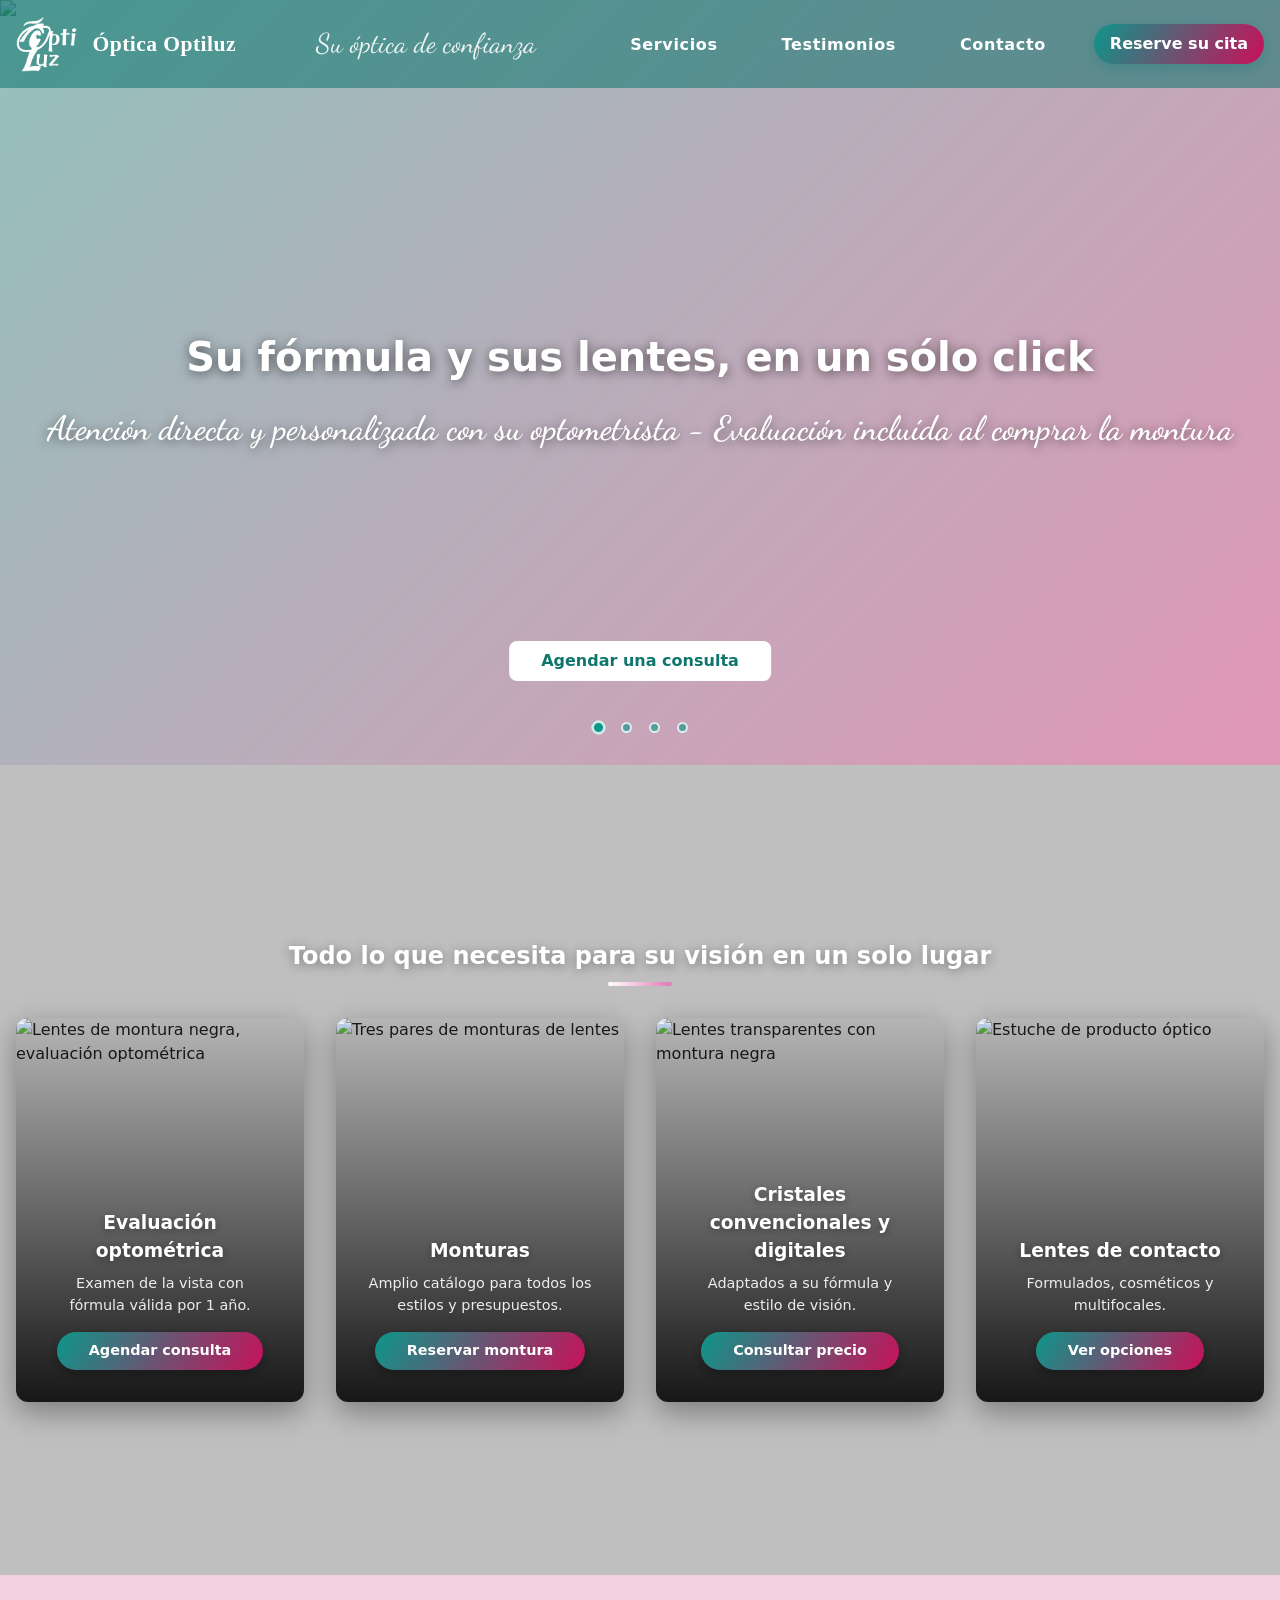
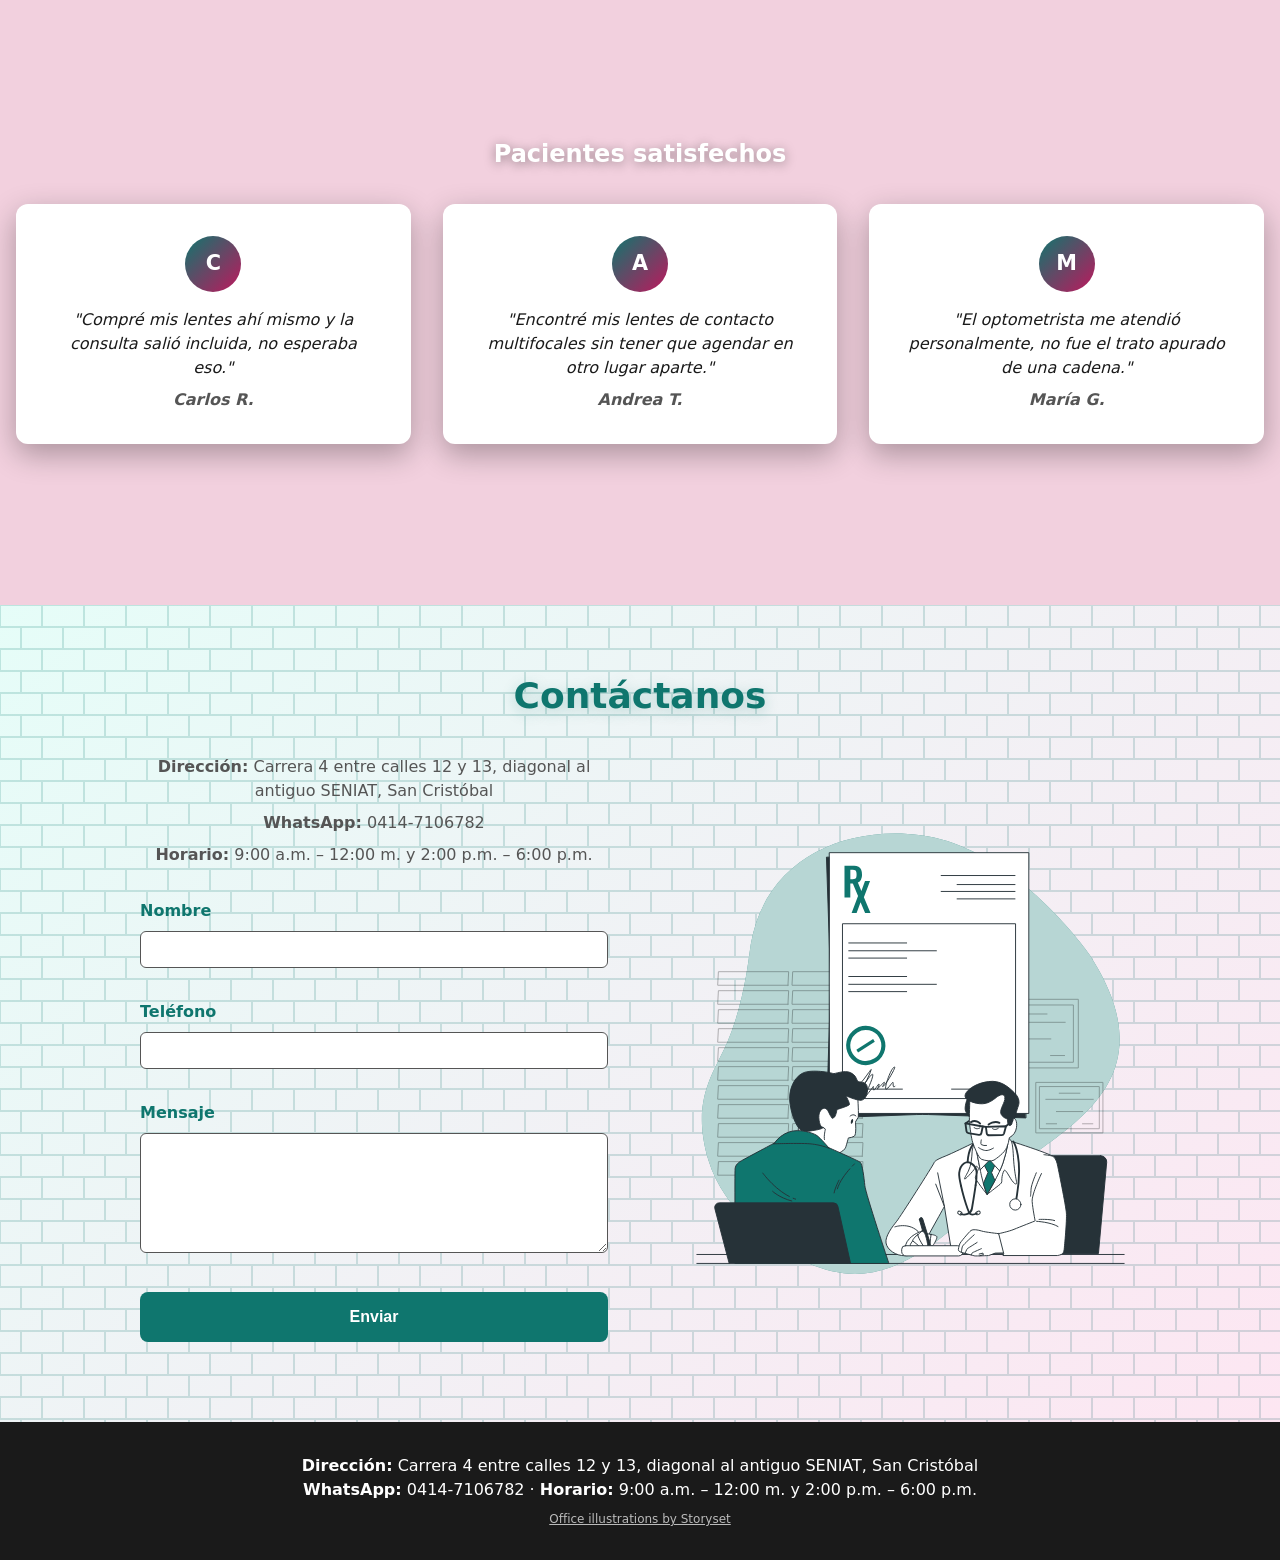
==== commit d743315f: "animacion para los titulos" ====
--- a/index.html
+++ b/index.html
@@ -90,7 +90,7 @@
     <div class="servicios-overlay"></div>
 
     <div class="servicios-contenido">
-        <h2>Todo lo que necesita para su visión en un solo lugar</h2>
+        <h2 class="titulo-animado">Todo lo que necesita para su visión en un solo lugar</h2>
         <div class="servicios-grid">
 
             <article class="servicio-card" id="servicio-evaluacion">
@@ -168,7 +168,7 @@
 </section>
 
     <section id="contacto">
-    <h2>Contáctanos</h2>
+    <h2 class="titulo-animado">Contáctanos</h2>
     <div class="contacto-grid">
         <div class="contacto-col-form">
             <div class="contacto-info">
--- a/css/estilos.css
+++ b/css/estilos.css
@@ -305,7 +305,7 @@
     text-shadow: 0 2px 12px rgba(0, 0, 0, 0.55);
 }
 .hero-contenido h1 {
-    font-size: 1.75rem;
+    font-size: 1.5rem;
     margin-bottom: var(--espacio-md);
 }
 
@@ -358,7 +358,7 @@
 
 @media (min-width: 768px) {
     .hero-contenido h1 {
-        font-size: 3rem;
+        font-size: 2.5rem;
     }
 
     .hero-contenido p {
@@ -474,6 +474,16 @@
     text-shadow: 0 2px 12px rgba(0, 0, 0, 0.4);
 }
 
+#servicios h2::after {
+    content: '';
+    display: block;
+    width: 64px;
+    height: 4px;
+    margin: var(--espacio-sm) auto 0;
+    background: linear-gradient(90deg, var(--color-fondo), var(--color-acento-claro));
+    border-radius: 999px;
+}
+
 .servicios-grid {
     display: grid;
     grid-template-columns: 1fr;
@@ -693,11 +703,20 @@
         url("data:image/svg+xml,%3Csvg width='42' height='44' viewBox='0 0 42 44' xmlns='http://www.w3.org/2000/svg'%3E%3Cg id='Page-1' fill='none' fill-rule='evenodd'%3E%3Cg id='brick-wall' fill='%230f766e' fill-opacity='0.34'%3E%3Cpath d='M0 0h42v44H0V0zm1 1h40v20H1V1zM0 23h20v20H0V23zm22 0h20v20H22V23z'/%3E%3C/g%3E%3C/g%3E%3C/svg%3E");
 }
 
-
 #contacto h2 {
     color: var(--color-primario);
     text-align: center;
     margin-bottom: var(--espacio-lg);
+    font-size: 2.25rem;
+    text-shadow: 0 4px 14px rgba(15, 118, 110, 0.25);
+}
+
+@media (prefers-reduced-motion: reduce) {
+    #contacto h2 {
+        opacity: 1;
+        transform: none;
+        transition: none;
+    }
 }
 
 .contacto-info {
@@ -823,4 +842,23 @@
 
 .creditos a {
     color: var(--color-fondo);
+}
+
+.titulo-animado {
+    opacity: 0;
+    transform: translateY(24px);
+    transition: opacity 0.7s ease, transform 0.7s ease;
+}
+
+.titulo-animado.visible {
+    opacity: 1;
+    transform: translateY(0);
+}
+
+@media (prefers-reduced-motion: reduce) {
+    .titulo-animado {
+        opacity: 1;
+        transform: none;
+        transition: none;
+    }
 }
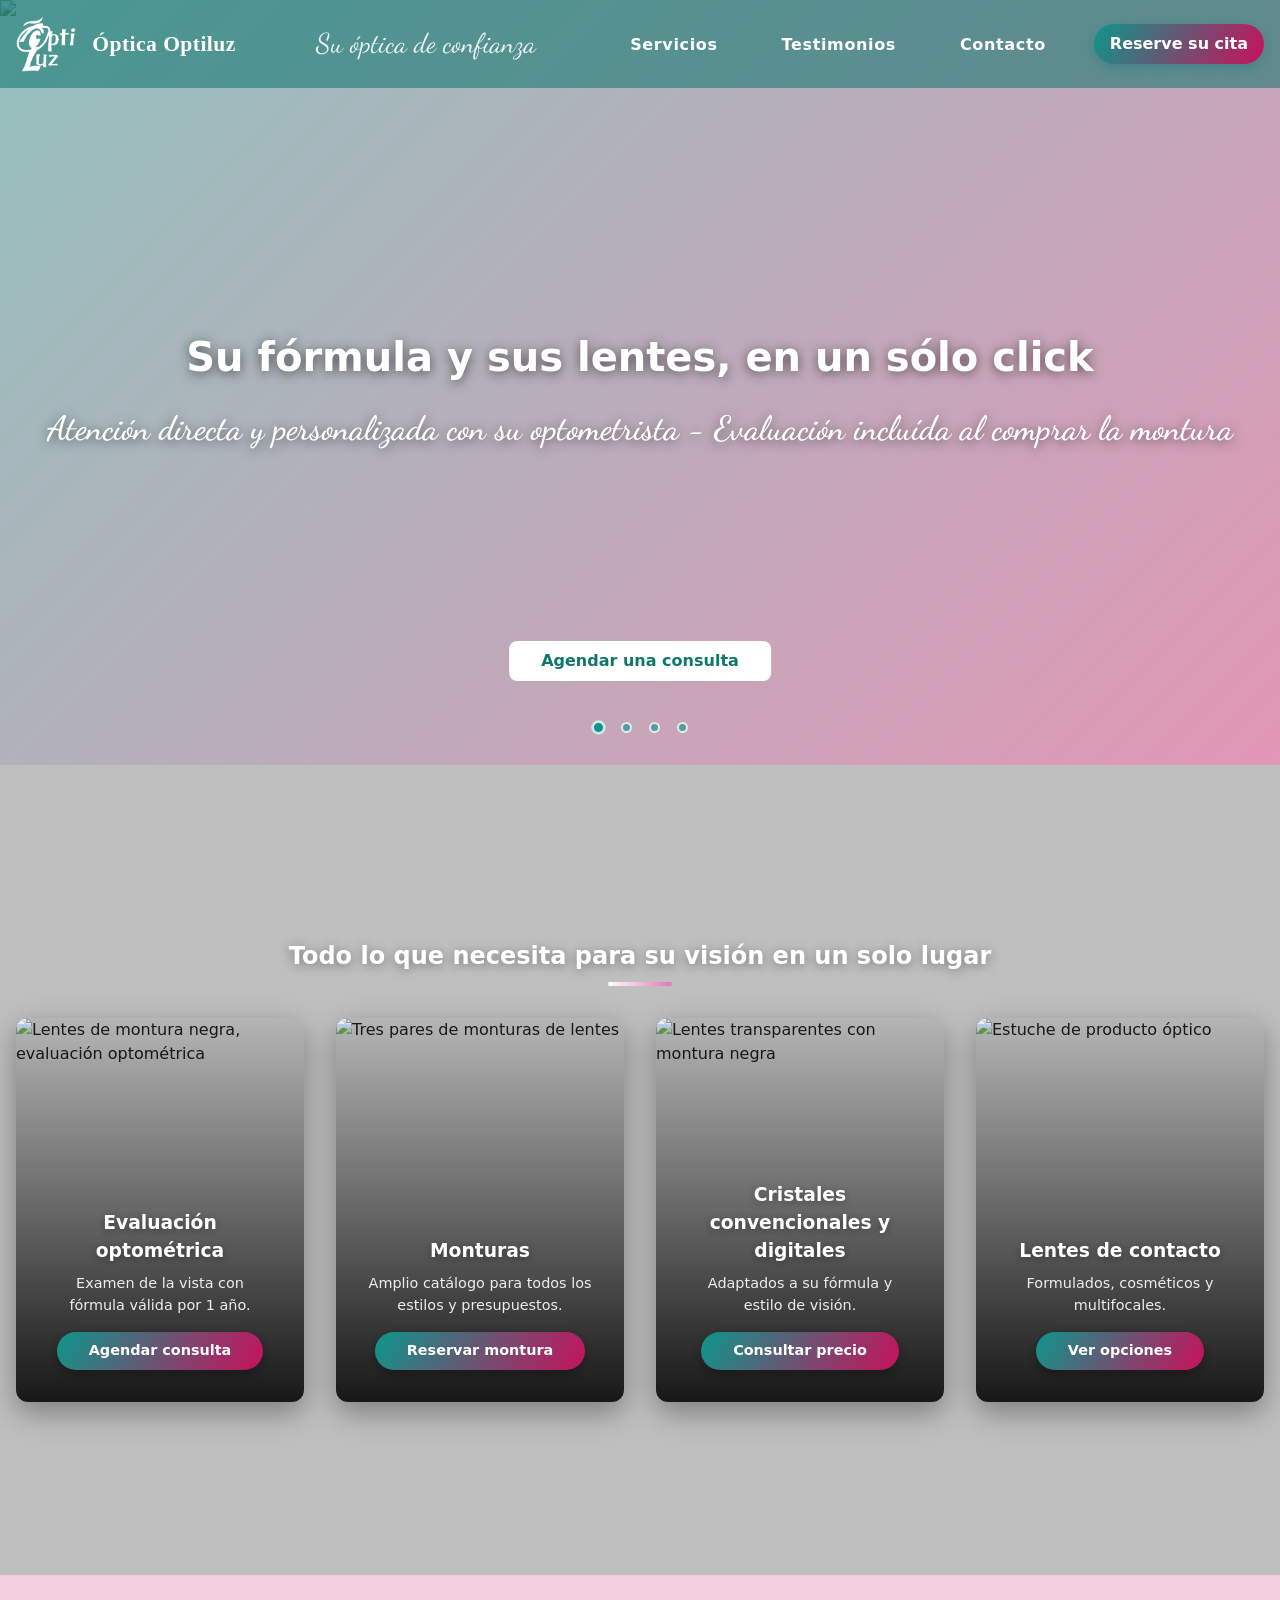
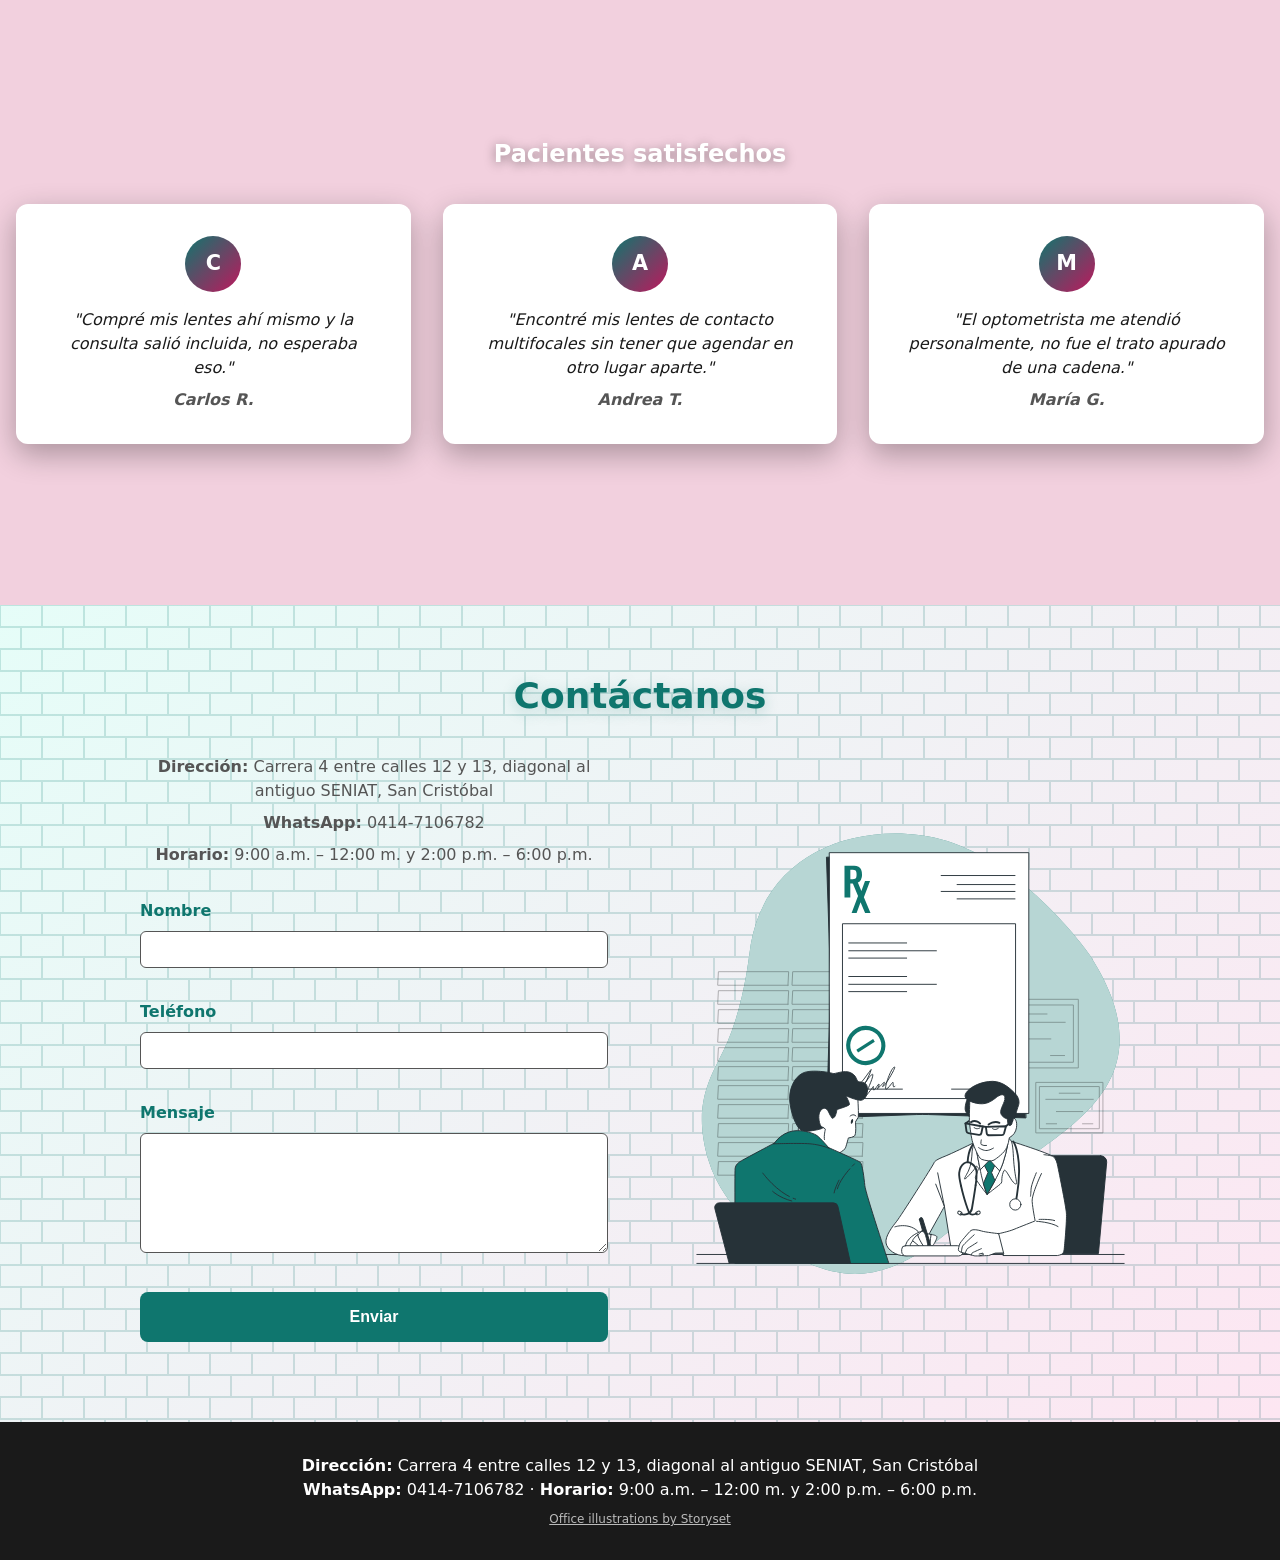
==== commit 745214ae: "fix del preload de los fonts" ====
--- a/index.html
+++ b/index.html
@@ -4,10 +4,11 @@
     <meta charset="UTF-8">
     <meta name="viewport" content="width=device-width, initial-scale=1.0">
     <title>Optiluz</title>
-    <link rel="preconnect" href="https://fonts.googleapis.com">
+   <link rel="preconnect" href="https://fonts.googleapis.com">
 <link rel="preconnect" href="https://fonts.gstatic.com" crossorigin>
-<link href="https://fonts.googleapis.com/css2?family=Dancing+Script:wght@600&display=swap" rel="stylesheet">
-  
+<link rel="stylesheet" href="https://fonts.googleapis.com/css2?family=Dancing+Script:wght@600&display=swap" media="print" onload="this.media='all'">
+<noscript><link rel="stylesheet" href="https://fonts.googleapis.com/css2?family=Dancing+Script:wght@600&display=swap"></noscript>
+
 <meta name="description" content="Óptica Optiluz en San Cristóbal: evaluación optométrica, monturas, cristales y lentes de contacto">
 <meta property="og:title" content="Óptica Optiluz — Análisis y Prevención Visual">
 <meta property="og:description" content="Consulta incluída al comprar su montura y cristales. Atención personalizada en San Cristóbal, Táchira.">
@@ -21,8 +22,8 @@
    <header>
     <nav>
         <a href="#hero" class="logo" aria-label="Óptica Optiluz">
-            <img src="img/logo_header_blanco_completo.png" alt="" width="693" height="641">
-        <span class="logo-texto">Óptica Optiluz</span>
+            <img src="img/logo_header_optimizado.png" alt="" width="181" height="168">
+            <span class="logo-texto">Óptica Optiluz</span>
                    <span class="header-tagline">Su óptica de confianza</span>
 
         </a>
@@ -61,7 +62,7 @@
     <main>
       <section id="hero">
     <div class="hero-fondo">
-        <img src="https://images.unsplash.com/photo-1556306510-31ca015374b0?auto=format&fit=crop&w=1200&h=900&q=60" alt="Lentes de montura negra" width="1200" height="900" class="hero-img activa" loading="lazy">
+        <img src="https://images.unsplash.com/photo-1556306510-31ca015374b0?auto=format&fit=crop&w=1200&h=900&q=60" alt="Lentes de montura negra" width="1200" height="900" class="hero-img activa" fetchpriority="high">
         <img src="https://images.unsplash.com/photo-1515485315907-72cf613bb1de?auto=format&fit=crop&w=1200&h=900&q=60" alt="Lentes transparentes con montura negra" width="1200" height="900" class="hero-img" loading="lazy">
         <img src="https://images.unsplash.com/photo-1713036629576-96763bbef4c3?auto=format&fit=crop&w=1200&h=900&q=60" alt="Lentes de sol estilo producto" width="1200" height="900" class="hero-img" loading="lazy">
         <img src="https://images.unsplash.com/photo-1722303165074-acba5cd2f3cd?auto=format&fit=crop&w=1200&h=900&q=60" alt="Tres pares de lentes redondos sobre fondo de color" width="1200" height="900" class="hero-img" loading="lazy">
